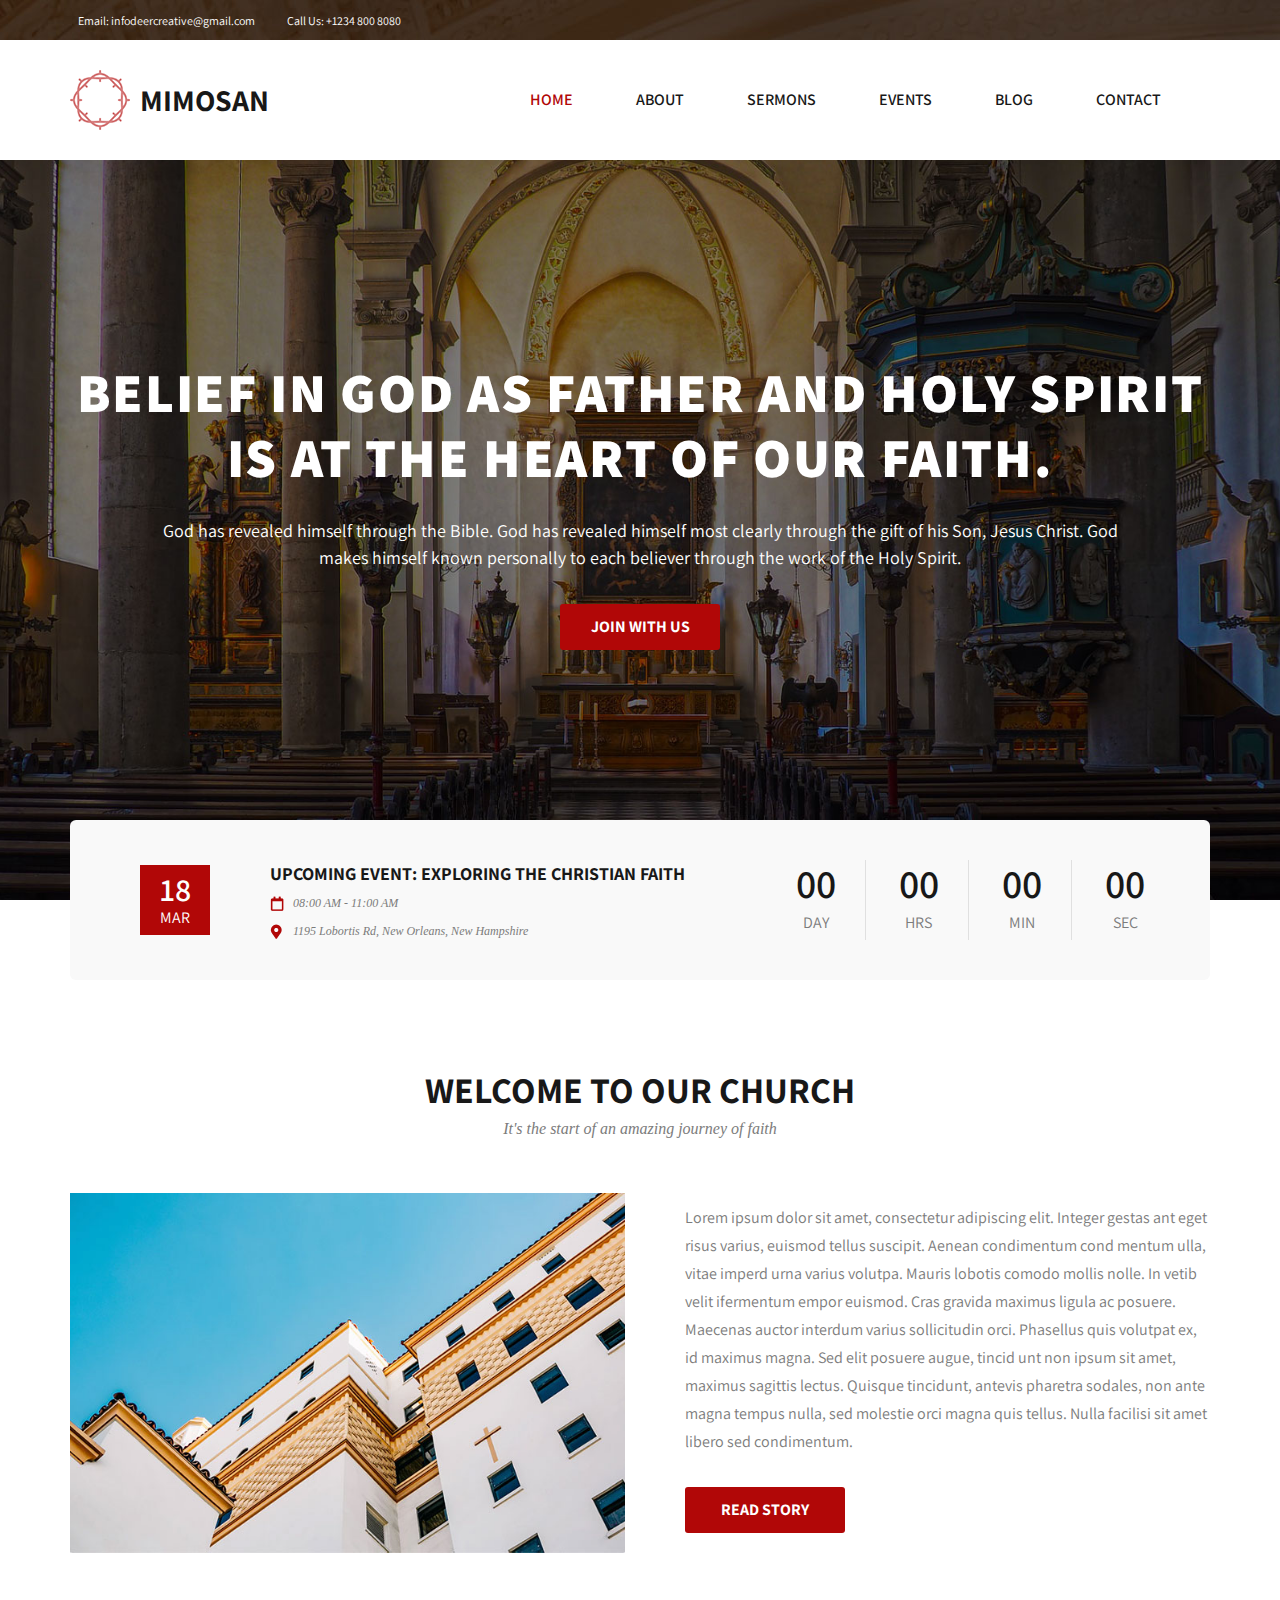
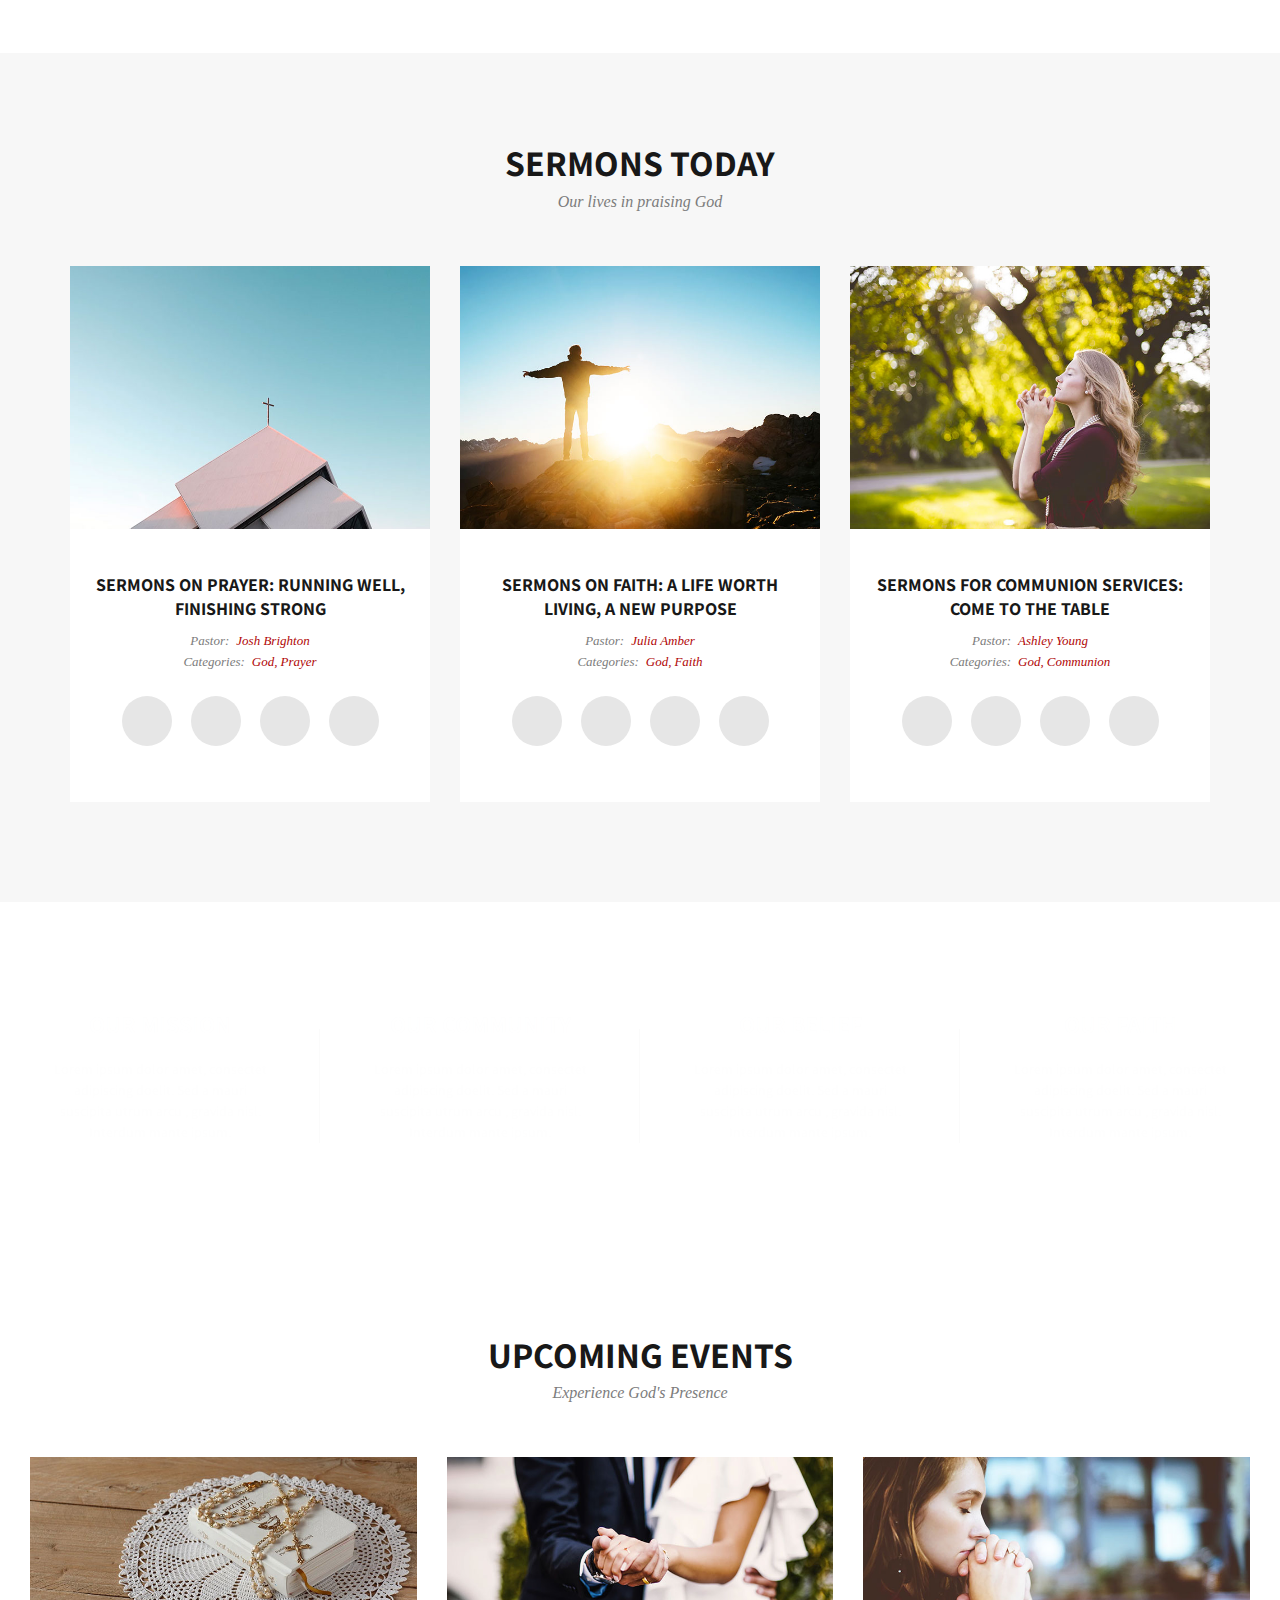
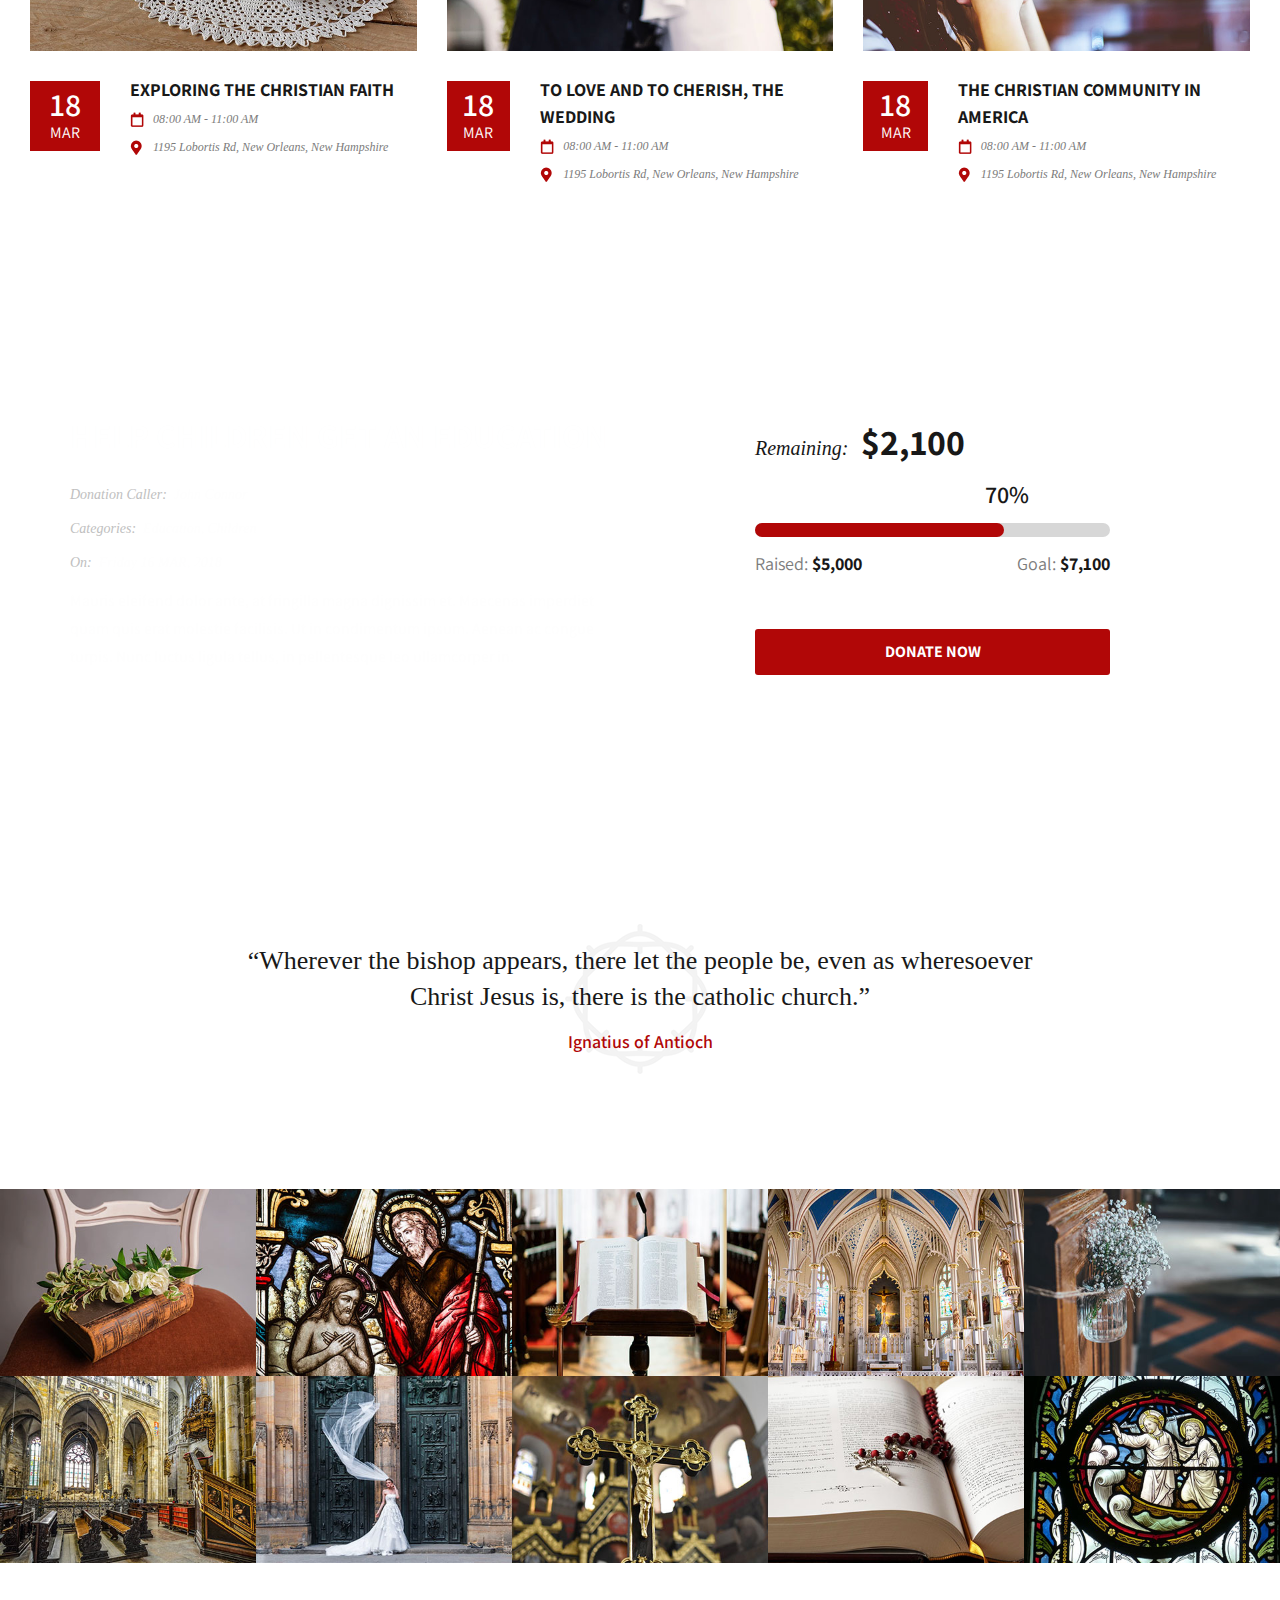
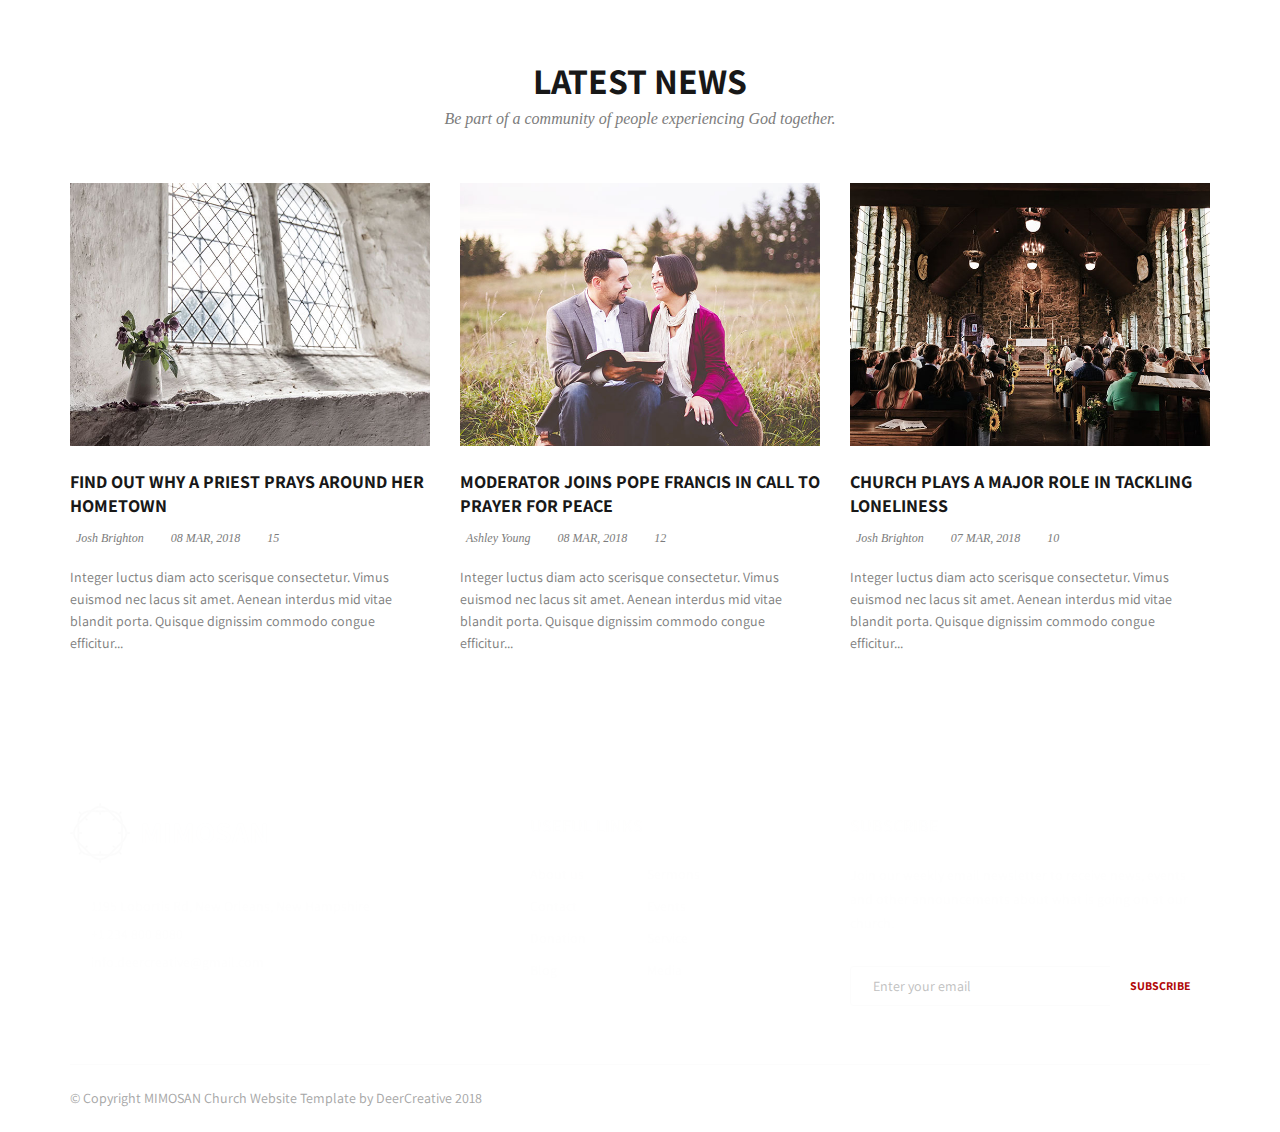
==== index.html @ 3046a904 "Add files via upload" ====
<!DOCTYPE html>
<html lang="en">
<head>
<title>Mimosan</title>
<meta charset="utf-8">
<meta http-equiv="X-UA-Compatible" content="IE=edge">
<meta name="description" content="Demo project">
<meta name="viewport" content="width=device-width, initial-scale=1">
<link rel="stylesheet" type="text/css" href="styles/bootstrap4/bootstrap.min.css">
<link href="plugins/font-awesome-4.7.0/css/font-awesome.min.css" rel="stylesheet" type="text/css">
<link rel="stylesheet" type="text/css" href="plugins/OwlCarousel2-2.2.1/owl.carousel.css">
<link rel="stylesheet" type="text/css" href="plugins/OwlCarousel2-2.2.1/owl.theme.default.css">
<link rel="stylesheet" type="text/css" href="plugins/OwlCarousel2-2.2.1/animate.css">
<link href="plugins/colorbox/colorbox.css" rel="stylesheet" type="text/css">
<link rel="stylesheet" type="text/css" href="styles/main_styles.css">
<link rel="stylesheet" type="text/css" href="styles/responsive.css">
</head>
<body>

<div class="super_container">
	
	<!-- Header -->

	<header class="header">
			
		<!-- Top Bar -->
		<div class="top_bar">
			<div class="top_bar_background" style="background-image:url(images/top_bar.jpg)"></div>
			<div class="top_bar_container">
				<div class="container">
					<div class="row">
						<div class="col">
							<div class="top_bar_content d-flex flex-row align-items-center justify-content-start">
								<ul class="top_bar_contact_list">
									<li>
										<i class="fa fa-envelope" aria-hidden="true"></i>
										<div>Email: infodeercreative@gmail.com</div>
									</li>
									<li>
										<i class="fa fa-phone" aria-hidden="true"></i>
										<div>Call Us: +1234 800 8080</div>
									</li>
								</ul>
								<div class="top_bar_social ml-auto">
									<ul class="social_list">
										<li><a href="#"><i class="fa fa-facebook" aria-hidden="true"></i></a></li>
										<li><a href="#"><i class="fa fa-twitter" aria-hidden="true"></i></a></li>
										<li><a href="#"><i class="fa fa-pinterest" aria-hidden="true"></i></a></li>
										<li><a href="#"><i class="fa fa-linkedin" aria-hidden="true"></i></a></li>
										<li><a href="#"><i class="fa fa-google-plus" aria-hidden="true"></i></a></li>
									</ul>
								</div>
							</div>
						</div>
					</div>
				</div>
			</div>				
		</div>

		<!-- Header Content -->
		<div class="header_container">
			<div class="container">
				<div class="row">
					<div class="col">
						<div class="header_content d-flex flex-row align-items-center justify-content-start">
							<div class="logo_container">
								<a href="#">
									<div class="logo"><img src="images/logo.png" alt=""></div>
									<div class="logo_text">mimosan</div>
								</a>
							</div>
							<nav class="main_nav_contaner ml-auto">
								<ul class="main_nav">
									<li class="active"><a href="#">home</a></li>
									<li><a href="#">about</a></li>
									<li><a href="#">sermons</a></li>
									<li><a href="#">events</a></li>
									<li><a href="#">blog</a></li>
									<li><a href="#">contact</a></li>
								</ul>
								<div class="search_button"><i class="fa fa-search" aria-hidden="true"></i></div>
							</nav>

							<!-- Hamburger -->

							<div class="hamburger ml-auto">
								<i class="fa fa-bars" aria-hidden="true"></i>
							</div>

						</div>
					</div>
				</div>
			</div>
		</div>

		<!-- Header Search Panel -->
		<div class="header_search_container">
			<div class="container">
				<div class="row">
					<div class="col">
						<div class="header_search_content d-flex flex-row align-items-center justify-content-end">
							<form action="#" class="header_search_form">
								<input type="search" class="search_input" placeholder="Search" required="required">
								<button class="header_search_button d-flex flex-column align-items-center justify-content-center">
									<i class="fa fa-search" aria-hidden="true"></i>
								</button>
							</form>
						</div>
					</div>
				</div>
			</div>			
		</div>			
	</header>

	<!-- Menu -->

	<div class="menu d-flex flex-column align-items-center justify-content-center">
		<div class="menu_content">
			<div class="cross_1 d-flex flex-column align-items-center justify-content-center"><img src="images/logo.png" alt=""></div>
			<form action="#" class="menu_search_form">
				<input type="search" class="menu_search_input" placeholder="Search" required="required">
				<button class="menu_search_button d-flex flex-column align-items-center justify-content-center">
				<i class="fa fa-search" aria-hidden="true"></i>
			</button>
			</form>
			<nav class="menu_nav">
				<ul>
					<li class="active"><a href="index.html">Home</a></li>
					<li><a href="about.html">About</a></li>
					<li><a href="sermons.html">Sermons</a></li>
					<li><a href="events.html">Events</a></li>
					<li><a href="blog.html">Blog</a></li>
					<li><a href="contact.html">Contact</a></li>
				</ul>
			</nav>
		</div>
		<div class="menu_close"><i class="fa fa-times" aria-hidden="true"></i></div>
	</div>

	<!-- Home -->

	<div class="home">
		<div class="home_background" style="background-image:url(images/index.jpg)"></div>
		<div class="home_content text-center">
			<div class="container">
				<div class="row">
					<div class="col">
						<div class="home_title">Belief in God  as Father and Holy Spirit is at the heart of our faith.</div>
						<div class="home_text">God has revealed himself through the Bible. God has revealed himself most clearly through the gift of his Son, Jesus Christ. God makes himself known personally to each believer through the work of the Holy Spirit.</div>
						<div class="button home_link"><a href="#">join with us</a></div>
					</div>
				</div>
			</div>
		</div>
	</div>

	<!-- Event -->

	<div class="event">
		<div class="container">
			<div class="row">
				<div class="col">
					<div class="event_container d-flex flex-lg-row flex-column align-items-center justify-content-start">
						<div class="event_date d-flex flex-column align-items-center justify-content-center">
							<div class="event_day">18</div>
							<div class="event_month">mar</div>
						</div>
						<div class="event_content">
							<div class="event_title">UPCOMING EVENT: <a href="#">exploring the Christian faith</a></div>
							<ul class="event_row">
								<li>
									<div class="event_icon"><img src="images/calendar.png" alt=""></div>
									<span>08:00 AM - 11:00 AM</span>
								</li>
								<li>
									<div class="event_icon"><img src="images/location.png" alt=""></div>
									<span>1195 Lobortis Rd, New Orleans, New Hampshire</span>
								</li>
							</ul>
						</div>
						<div class="event_timer_container ml-lg-auto">
							<ul class="event_timer">
								<li><div id="day" class="event_num">00</div><div class="event_ss">day</div></li>
								<li><div id="hour" class="event_num">00</div><div class="event_ss">hrs</div></li>
								<li><div id="minute" class="event_num">00</div><div class="event_ss">min</div></li>
								<li><div id="second" class="event_num">00</div><div class="event_ss">sec</div></li>
							</ul>
						</div>
					</div>
				</div>
			</div>
		</div>
	</div>

	<!-- About -->

	<div class="about">
		<div class="container">
			<div class="row">
				<div class="col">
					<div class="section_title_container text-center">
						<div class="section_title">welcome to our church</div>
						<div class="section_subtitle">It's the start of an amazing journey of faith</div>
					</div>
				</div>
			</div>
			<div class="row about_row">
				<div class="col-lg-6">
					<div class="about_image"><img src="images/about.jpg" alt=""></div>
				</div>
				<div class="col-lg-6">
					<div class="about_content">
						<div class="about_text">
							<p>Lorem ipsum dolor sit amet, consectetur adipiscing elit. Integer gestas ant eget risus varius, euismod tellus suscipit. Aenean condimentum cond mentum ulla, vitae imperd urna varius volutpa. Mauris lobotis comodo mollis nolle. In vetib  velit ifermentum empor euismod. Cras gravida maximus ligula ac posuere. Maecenas auctor interdum varius sollicitudin orci. Phasellus quis volutpat ex, id maximus magna. Sed elit posuere augue, tincid unt non ipsum sit amet, maximus sagittis lectus. Quisque tincidunt, antevis pharetra sodales, non ante magna tempus nulla, sed molestie orci magna quis tellus. Nulla facilisi sit amet libero sed condimentum.</p>
						</div>
						<div class="button about_button"><a href="#">read story</a></div>
					</div>
				</div>
			</div>
		</div>
	</div>

	<!-- Sermons -->

	<div class="sermons">
		<div class="container">
			<div class="row">
				<div class="col">
					<div class="section_title_container text-center">
						<div class="section_title">sermons today</div>
						<div class="section_subtitle">Our lives in praising God</div>
					</div>
				</div>
			</div>
			<div class="row sermons_row">
				<div class="col-lg-4 sermon_col">
					<div class="card">
						<img class="card-img-top" src="images/sermon_1.jpg" alt="">
						<div class="card-body text-center">
							<div class="card-title sermon_title"><a href="sermon.html">Sermons on Prayer:  Running Well, FinIshing Strong</a></div>
							<div class="card-text sermon_info_container">
								<div class="sermon_info">
									<div class="sermon_info_title">Pastor: </div>
									<ul class="sermon_info_list">
										<li><a href="#">Josh Brighton</a></li>
									</ul>
								</div>
								<div class="sermon_info">
									<div class="sermon_info_title">Categories: </div>
									<ul class="sermon_info_list">
										<li><a href="#">God, </a></li>
										<li><a href="#">Prayer</a></li>
									</ul>
								</div>
								<div class="sermon_links">
									<ul>
										<li><a href="#"><i class="fa fa-link" aria-hidden="true"></i></a></li>
										<li><a href="#"><i class="fa fa-file-pdf-o" aria-hidden="true"></i></a></li>
										<li><a href="#"><i class="fa fa-facebook" aria-hidden="true"></i></a></li>
										<li><a href="#"><i class="fa fa-download" aria-hidden="true"></i></a></li>
									</ul>
								</div>
							</div>
						</div>
					</div>
				</div>

				<div class="col-lg-4 sermon_col">
					<div class="card">
						<img class="card-img-top" src="images/sermon_2.jpg" alt="">
						<div class="card-body text-center">
							<div class="card-title sermon_title"><a href="sermon.html">Sermons on Faith: A Life Worth Living, A new purpose</a></div>
							<div class="card-text sermon_info_container">
								<div class="sermon_info">
									<div class="sermon_info_title">Pastor: </div>
									<ul class="sermon_info_list">
										<li><a href="#">Julia Amber</a></li>
									</ul>
								</div>
								<div class="sermon_info">
									<div class="sermon_info_title">Categories: </div>
									<ul class="sermon_info_list">
										<li><a href="#">God, </a></li>
										<li><a href="#">Faith</a></li>
									</ul>
								</div>
								<div class="sermon_links">
									<ul>
										<li><a href="#"><i class="fa fa-link" aria-hidden="true"></i></a></li>
										<li><a href="#"><i class="fa fa-file-pdf-o" aria-hidden="true"></i></a></li>
										<li><a href="#"><i class="fa fa-facebook" aria-hidden="true"></i></a></li>
										<li><a href="#"><i class="fa fa-download" aria-hidden="true"></i></a></li>
									</ul>
								</div>
							</div>
						</div>
					</div>
				</div>

				<div class="col-lg-4 sermon_col">
					<div class="card">
						<img class="card-img-top" src="images/sermon_3.jpg" alt="">
						<div class="card-body text-center">
							<div class="card-title sermon_title"><a href="sermon.html">Sermons for Communion Services: Come to the Table</a></div>
							<div class="card-text sermon_info_container">
								<div class="sermon_info">
									<div class="sermon_info_title">Pastor: </div>
									<ul class="sermon_info_list">
										<li><a href="#">Ashley Young</a></li>
									</ul>
								</div>
								<div class="sermon_info">
									<div class="sermon_info_title">Categories: </div>
									<ul class="sermon_info_list">
										<li><a href="#">God, </a></li>
										<li><a href="#">Communion</a></li>
									</ul>
								</div>
								<div class="sermon_links">
									<ul>
										<li><a href="#"><i class="fa fa-link" aria-hidden="true"></i></a></li>
										<li><a href="#"><i class="fa fa-file-pdf-o" aria-hidden="true"></i></a></li>
										<li><a href="#"><i class="fa fa-facebook" aria-hidden="true"></i></a></li>
										<li><a href="#"><i class="fa fa-download" aria-hidden="true"></i></a></li>
									</ul>
								</div>
							</div>
						</div>
					</div>
				</div>

			</div>
		</div>
	</div>

	<!-- Mission -->

	<div class="mission">
		<div class="mission_background parallax-window" data-parallax="scroll" data-image-src="images/mission.jpg" data-speed="0.8"></div>
		<div class="mission_items d-flex flex-row flex-wrap align-items-start justify-content-start">

			<div class="mission_item text-center">
				<div class="mission_icon"><i class="fa fa-bell-o" aria-hidden="true"></i></div>
				<div class="mission_title">our mission</div>
				<div class="mission_text">Lorem ipsum dolor  amet, consectet adipiscing doelit. Sed a mauri suscipita utrum arcu , gravida nisl. Interdum mante ipsum.</div>
			</div>

			<div class="mission_item text-center">
				<div class="mission_icon"><i class="fa fa-flag-o" aria-hidden="true"></i></div>
				<div class="mission_title">our community</div>
				<div class="mission_text">Lorem ipsum dolor  amet, consectet adipiscing doelit. Sed a mauri suscipita utrum arcu , gravida nisl. Interdum mante ipsum.</div>
			</div>

			<div class="mission_item text-center">
				<div class="mission_icon"><i class="fa fa-heart-o" aria-hidden="true"></i></div>
				<div class="mission_title">our belief</div>
				<div class="mission_text">Lorem ipsum dolor  amet, consectet adipiscing doelit. Sed a mauri suscipita utrum arcu , gravida nisl. Interdum mante ipsum.</div>
			</div>

			<div class="mission_item text-center">
				<div class="mission_icon"><i class="fa fa-moon-o" aria-hidden="true"></i></div>
				<div class="mission_title">our faith</div>
				<div class="mission_text">Lorem ipsum dolor  amet, consectet adipiscing doelit. Sed a mauri suscipita utrum arcu , gravida nisl. Interdum mante ipsum.</div>
			</div>

		</div>
	</div>

	<!-- Events -->

	<div class="events">
		<div class="container">
			<div class="row">
				<div class="col">
					<div class="section_title_container text-center">
						<div class="section_title">upcoming events</div>
						<div class="section_subtitle">Experience God's Presence</div>
					</div>
				</div>
			</div>
		</div>
		<div class="events_items d-flex flex-lg-row flex-column align-items-lg-start align-items-center justify-content-lg-between justify-content-center">

			<!-- Event -->
			<div class="events_item">
				<div class="events_item_image"><img src="images/event_1.jpg" alt=""></div>
				<div class="events_item_content d-flex flex-row align-items-start justfy-content-start">
					<div class="event_date d-flex flex-column align-items-center justify-content-center">
						<div class="event_day">18</div>
						<div class="event_month">mar</div>
					</div>
					<div class="event_content">
						<div class="event_title"><a href="#">exploring the Christian faith</a></div>
						<ul class="event_row">
							<li>
								<div class="event_icon"><img src="images/calendar.png" alt=""></div>
								<span>08:00 AM - 11:00 AM</span>
							</li>
							<li>
								<div class="event_icon"><img src="images/location.png" alt=""></div>
								<span>1195 Lobortis Rd, New Orleans, New Hampshire</span>
							</li>
						</ul>
					</div>
				</div>
			</div>

			<!-- Event -->
			<div class="events_item">
				<div class="events_item_image"><img src="images/event_2.jpg" alt=""></div>
				<div class="events_item_content d-flex flex-row align-items-start justfy-content-start">
					<div class="event_date d-flex flex-column align-items-center justify-content-center">
						<div class="event_day">18</div>
						<div class="event_month">mar</div>
					</div>
					<div class="event_content">
						<div class="event_title"><a href="#">To Love and to Cherish, The Wedding</a></div>
						<ul class="event_row">
							<li>
								<div class="event_icon"><img src="images/calendar.png" alt=""></div>
								<span>08:00 AM - 11:00 AM</span>
							</li>
							<li>
								<div class="event_icon"><img src="images/location.png" alt=""></div>
								<span>1195 Lobortis Rd, New Orleans, New Hampshire</span>
							</li>
						</ul>
					</div>
				</div>
			</div>

			<!-- Event -->
			<div class="events_item">
				<div class="events_item_image"><img src="images/event_3.jpg" alt=""></div>
				<div class="events_item_content d-flex flex-row align-items-start justfy-content-start">
					<div class="event_date d-flex flex-column align-items-center justify-content-center">
						<div class="event_day">18</div>
						<div class="event_month">mar</div>
					</div>
					<div class="event_content">
						<div class="event_title"><a href="#">The Christian Community in America</a></div>
						<ul class="event_row">
							<li>
								<div class="event_icon"><img src="images/calendar.png" alt=""></div>
								<span>08:00 AM - 11:00 AM</span>
							</li>
							<li>
								<div class="event_icon"><img src="images/location.png" alt=""></div>
								<span>1195 Lobortis Rd, New Orleans, New Hampshire</span>
							</li>
						</ul>
					</div>
				</div>
			</div>

		</div>
	</div>

	<!-- Donations -->

	<div class="donations">
		<div class="donations_background parallax-window" data-parallax="scroll" data-image-src="images/donation.jpg" data-speed="0.8"></div>
		<div class="container">
			<div class="row">
				<div class="col-lg-6">
					<div class="donations_content">
						<div class="donation_title">help children get an education</div>
						<div class="donation_info_container">
							<div class="donation_info">
								<div class="donation_info_title">Donation Caller: </div>
								<ul class="donation_info_list">
									<li><a href="#">John Connor</a></li>
								</ul>
							</div>
							<div class="donation_info">
								<div class="donation_info_title">Categories: </div>
								<ul class="donation_info_list">
									<li><a href="#">Education, </a></li>
									<li><a href="#">Children</a></li>
								</ul>
							</div>
							<div class="donation_info">
								<div class="donation_info_title">On: </div>
								<ul class="donation_info_list">
									<li><a href="#">Friday 16 MAR, 2018</a></li>
								</ul>
							</div>
						</div>
						<div class="donation_text">
							<p>Mauris eleifend dolor ante, at fringilla magna dignissim et. Maecenas imperdiet quam quis erat molestie facilisis. Ut in condimentum ipsum. Aenean ac congue turpis. Nunc luctus ligula tellus, in pellentesque leo ullamcorper in.</p>
						</div>
					</div>
				</div>
				<div class="col-lg-6">
					<div class="donation_details_container">
						<div class="donation_details">
							<div class="donation_funds">
								<div class="donation_funds_title">Remaining: </div>
								<div class="donations_funds_value">$2,100</div>
							</div>
							<div class="donation_progress_container">
								<div class="donation_progress_outer">
									<div class="donation_progress" style="width: 70%;"><div class="donation_progress_value">70%</div></div>
								</div>
								<div class="donation_info d-flex flex-row align-items-center justify-content-start">
									<div class="donation_current">Raised: <span>$5,000</span></div>
									<div class="donation_goal ml-auto">Goal: <span>$7,100</span></div>
								</div>
								<div class="button donation_button"><a href="#">donate now</a></div>
							</div>
						</div>
					</div>
				</div>
			</div>
		</div>
	</div>

	<!-- Quote -->

	<div class="quote">
		<div class="container">
			<div class="row">
				<div class="col">
					<div class="quote_container text-center">
						<div class="quote_quote">“Wherever the bishop appears, there let the people be, even as wheresoever Christ Jesus is, there is the catholic church.”</div>
						<div class="quote_icon"><img src="images/quote.png" alt=""></div>
						<div class="quote_source">Ignatius of Antioch</div>
					</div>
				</div>
			</div>
		</div>
	</div>

	<!-- Gallery -->

	<div class="gallery d-flex flex-row flex-wrap align-items-start justify-content-start">
		<div class="gallery_item">
			<a class="colorbox" href="images/gallery_1.jpg">
				<img src="images/gallery_1.jpg" alt="https://unsplash.com/@mantashesthaven">
			</a>
		</div>
		<div class="gallery_item">
			<a class="colorbox" href="images/gallery_2.jpg">
				<img src="images/gallery_2.jpg" alt="https://unsplash.com/@mantashesthaven">
			</a>
		</div>
		<div class="gallery_item">
			<a class="colorbox" href="images/gallery_3.jpg">
				<img src="images/gallery_3.jpg" alt="https://unsplash.com/@mantashesthaven">
			</a>
		</div>
		<div class="gallery_item">
			<a class="colorbox" href="images/gallery_4.jpg">
				<img src="images/gallery_4.jpg" alt="https://unsplash.com/@mantashesthaven">
			</a>
		</div>
		<div class="gallery_item">
			<a class="colorbox" href="images/gallery_5.jpg">
				<img src="images/gallery_5.jpg" alt="https://unsplash.com/@mantashesthaven">
			</a>
		</div>
		<div class="gallery_item">
			<a class="colorbox" href="images/gallery_6.jpg">
				<img src="images/gallery_6.jpg" alt="https://unsplash.com/@mantashesthaven">
			</a>
		</div>
		<div class="gallery_item">
			<a class="colorbox" href="images/gallery_7.jpg">
				<img src="images/gallery_7.jpg" alt="https://unsplash.com/@mantashesthaven">
			</a>
		</div>
		<div class="gallery_item">
			<a class="colorbox" href="images/gallery_8.jpg">
				<img src="images/gallery_8.jpg" alt="https://unsplash.com/@mantashesthaven">
			</a>
		</div>
		<div class="gallery_item">
			<a class="colorbox" href="images/gallery_9.jpg">
				<img src="images/gallery_9.jpg" alt="https://unsplash.com/@mantashesthaven">
			</a>
		</div>
		<div class="gallery_item">
			<a class="colorbox" href="images/gallery_10.jpg">
				<img src="images/gallery_10.jpg" alt="https://unsplash.com/@mantashesthaven">
			</a>
		</div>
	</div>

	<!-- Latest News -->

	<div class="latest_news">
		<div class="container">
			<div class="row">
				<div class="col">
					<div class="section_title_container text-center">
						<div class="section_title">latest news</div>
						<div class="section_subtitle">Be part of a community of people experiencing God together.</div>
					</div>
				</div>
			</div>
			<div class="row news_row">

				<!-- News Post -->
				<div class="col-xl-4 col-lg-6 news_post_col">
					<div class="news_post">
						<div class="news_image"><img src="images/news_1.jpg" alt=""></div>
						<div class="news_post_content">
							<div class="news_post_title">
								<a href="blog_single.html">Find out why a priest prays around her hometown</a>
							</div>
							<div class="news_post_meta">
								<ul>
									<li><i class="fa fa-user" aria-hidden="true"></i><a href="#">Josh Brighton</a></li>
									<li><i class="fa fa-calendar-o" aria-hidden="true"></i><a href="#">08 MAR, 2018</a></li>
									<li><i class="fa fa-comment" aria-hidden="true"></i><a href="#">15</a></li>
								</ul>
							</div>
							<div class="news_post_text">
								<p>Integer luctus diam acto scerisque consectetur. Vimus euismod nec lacus sit amet. Aenean interdus mid vitae blandit  porta. Quisque dignissim commodo congue efficitur...</p>
							</div>
						</div>
					</div>
				</div>

				<!-- News Post -->
				<div class="col-xl-4 col-lg-6 news_post_col">
					<div class="news_post">
						<div class="news_image"><img src="images/news_2.jpg" alt=""></div>
						<div class="news_post_content">
							<div class="news_post_title">
								<a href="blog_single.html">Moderator joins Pope Francis in call to prayer for peace</a>
							</div>
							<div class="news_post_meta">
								<ul>
									<li><i class="fa fa-user" aria-hidden="true"></i><a href="#">Ashley Young</a></li>
									<li><i class="fa fa-calendar-o" aria-hidden="true"></i><a href="#">08 MAR, 2018</a></li>
									<li><i class="fa fa-comment" aria-hidden="true"></i><a href="#">12</a></li>
								</ul>
							</div>
							<div class="news_post_text">
								<p>Integer luctus diam acto scerisque consectetur. Vimus euismod nec lacus sit amet. Aenean interdus mid vitae blandit  porta. Quisque dignissim commodo congue efficitur...</p>
							</div>
						</div>
					</div>
				</div>

				<!-- News Post -->
				<div class="col-xl-4 col-lg-6 news_post_col">
					<div class="news_post">
						<div class="news_image"><img src="images/news_3.jpg" alt=""></div>
						<div class="news_post_content">
							<div class="news_post_title">
								<a href="blog_single.html">Church plays a major role in tackling loneliness</a>
							</div>
							<div class="news_post_meta">
								<ul>
									<li><i class="fa fa-user" aria-hidden="true"></i><a href="#">Josh Brighton</a></li>
									<li><i class="fa fa-calendar-o" aria-hidden="true"></i><a href="#">07 MAR, 2018</a></li>
									<li><i class="fa fa-comment" aria-hidden="true"></i><a href="#">10</a></li>
								</ul>
							</div>
							<div class="news_post_text">
								<p>Integer luctus diam acto scerisque consectetur. Vimus euismod nec lacus sit amet. Aenean interdus mid vitae blandit  porta. Quisque dignissim commodo congue efficitur...</p>
							</div>
						</div>
					</div>
				</div>

			</div>
		</div>
	</div>

	<!-- Footer -->

	<footer class="footer">
		<div class="footer_background parallax-window" data-parallax="scroll" data-image-src="images/footer.jpg" data-speed="0.8"></div>
		<div class="container">
			<div class="row">

				<!-- Footer - Contact -->
				<div class="col-lg-4 footer_col">
					<div class="footer_column footer_contact_column">
						<div class="footer_logo_container">
							<a href="#">
								<div class="footer_logo"><img src="images/logo_2.png" alt=""></div>
								<div class="footer_logo_text">mimosan</div>
							</a>
						</div>
						<div class="footer_contact">
							<ul>
								<li><div><i class="fa fa-map-marker" aria-hidden="true"></i></div><span>1195 Lobortis Rd, New Orleans, New Hampshire</span></li>
								<li><div><i class="fa fa-phone" aria-hidden="true"></i></div><span>+1 234 800 8080</span></li>
								<li><div><i class="fa fa-envelope" aria-hidden="true"></i></div><span>info.deercreative@gmail.com</span></li>
							</ul>
						</div>
					</div>
				</div>

				<!-- Footer - Links -->
				<div class="col-lg-4 footer_col">
					<div class="footer_column footer_links">
						<div class="footer_title">useful links</div>
						<ul class="footer_links_list">
							<li><a href="about.html"><i class="fa fa-angle-double-right" aria-hidden="true"></i> About us</a></li>
							<li><a href="contact.html"><i class="fa fa-angle-double-right" aria-hidden="true"></i> Contact</a></li>
							<li><a href="#"><i class="fa fa-angle-double-right" aria-hidden="true"></i> Donation</a></li>
							<li><a href="blog.html"><i class="fa fa-angle-double-right" aria-hidden="true"></i> Blog</a></li>
							<li><a href="sermon.html"><i class="fa fa-angle-double-right" aria-hidden="true"></i> Sermons</a></li>
							<li><a href="events.html"><i class="fa fa-angle-double-right" aria-hidden="true"></i> Events</a></li>
							<li><a href="#"><i class="fa fa-angle-double-right" aria-hidden="true"></i> Service</a></li>
							<li><a href="#"><i class="fa fa-angle-double-right" aria-hidden="true"></i> Media</a></li>
						</ul>
					</div>
				</div>

				<!-- Footer - Subscribe -->
				<div class="col-lg-4 footer_col">
					<div class="footer_column footer_subscribe">
						<div class="footer_title">subscribe</div>
						<div class="footer_text">Join our weekly email newsletter to receive news, events and other announcements about what is going on at our church.</div>
						<div class="footer_form_container">
							<form action="#" class="footer_form">
								<div>
									<input type="email" class="subscribe_input" placeholder="Enter your email" required="required">
									<button class="subscribe_button trans_200" type="submit">subscribe</button>
								</div>
							</form>
						</div>
					</div>
				</div>

			</div>
			<div class="row copyright_row">
				<div class="col">
					<div class="copyright_container d-flex flex-lg-row flex-column align-items-center justify-content-lg-start justify-content-center">
						<div class="copyright">© Copyright MIMOSAN Church Website Template by DeerCreative 2018</div>
						<div class="footer_social ml-lg-auto">
							<ul>
								<li><a href="#"><i class="fa fa-facebook" aria-hidden="true"></i></a></li>
								<li><a href="#"><i class="fa fa-twitter" aria-hidden="true"></i></a></li>
								<li><a href="#"><i class="fa fa-pinterest" aria-hidden="true"></i></a></li>
								<li><a href="#"><i class="fa fa-linkedin" aria-hidden="true"></i></a></li>
								<li><a href="#"><i class="fa fa-google-plus" aria-hidden="true"></i></a></li>
							</ul>
						</div>
					</div>
				</div>
			</div>
		</div>
	</footer>
</div>

<script src="js/jquery-3.2.1.min.js"></script>
<script src="styles/bootstrap4/popper.js"></script>
<script src="styles/bootstrap4/bootstrap.min.js"></script>
<script src="plugins/OwlCarousel2-2.2.1/owl.carousel.js"></script>
<script src="plugins/easing/easing.js"></script>
<script src="plugins/parallax-js-master/parallax.min.js"></script>
<script src="plugins/colorbox/jquery.colorbox-min.js"></script>
<script src="js/custom.js"></script>
</body>
</html>
---- styles/main_styles.css ----
@charset "utf-8";
/* CSS Document */

/******************************

[Table of Contents]

1. Fonts
2. Body and some general stuff
3. Header
	3.1 Top Bar
	3.2 Header Content
	3.3 Logo
	3.4 Main Nav
	3.5 Hamburger
4. Menu
5. Home
6. Event
7. About
8. Sermons
9. Mission
10. Events
11. Donations
12. Quote
13. Gallery
14. Latest News
15. Footer



******************************/

/***********
1. Fonts
***********/

@import url('https://fonts.googleapis.com/css?family=Assistant:400,600,700,800|Old+Standard+TT:400i');

/*********************************
2. Body and some general stuff
*********************************/

*
{
	margin: 0;
	padding: 0;
	-webkit-font-smoothing: antialiased;
	-webkit-text-shadow: rgba(0,0,0,.01) 0 0 1px;
	text-shadow: rgba(0,0,0,.01) 0 0 1px;
}
body
{
	font-family: 'Assistant', sans-serif;
	font-size: 14px;
	font-weight: 400;
	background: #FFFFFF;
	color: #a5a5a5;
}
div
{
	display: block;
	position: relative;
	-webkit-box-sizing: border-box;
    -moz-box-sizing: border-box;
    box-sizing: border-box;
}
ul
{
	list-style: none;
	margin-bottom: 0px;
}
p
{
	font-family: 'Assistant', sans-serif;
	font-size: 16px;
	line-height: 1.75;
	font-weight: 400;
	color: #7c7c7c;
	-webkit-font-smoothing: antialiased;
	-webkit-text-shadow: rgba(0,0,0,.01) 0 0 1px;
	text-shadow: rgba(0,0,0,.01) 0 0 1px;
}
p a
{
	display: inline;
	position: relative;
	color: inherit;
	border-bottom: solid 1px #ffa07f;
	-webkit-transition: all 200ms ease;
	-moz-transition: all 200ms ease;
	-ms-transition: all 200ms ease;
	-o-transition: all 200ms ease;
	transition: all 200ms ease;
}
p:last-of-type
{
	margin-bottom: 0;
}
a, a:hover, a:visited, a:active, a:link
{
	text-decoration: none;
	-webkit-font-smoothing: antialiased;
	-webkit-text-shadow: rgba(0,0,0,.01) 0 0 1px;
	text-shadow: rgba(0,0,0,.01) 0 0 1px;
}
p a:active
{
	position: relative;
	color: #FF6347;
}
p a:hover
{
	color: #FFFFFF;
	background: #ffa07f;
}
p a:hover::after
{
	opacity: 0.2;
}
::selection
{
	
}
p::selection
{
	
}
h1{font-size: 48px;}
h2{font-size: 36px;}
h3{font-size: 24px;}
h4{font-size: 18px;}
h5{font-size: 14px;}
h1, h2, h3, h4, h5, h6
{
	font-family: 'Open Sans', sans-serif;
	-webkit-font-smoothing: antialiased;
	-webkit-text-shadow: rgba(0,0,0,.01) 0 0 1px;
	text-shadow: rgba(0,0,0,.01) 0 0 1px;
}
h1::selection, 
h2::selection, 
h3::selection, 
h4::selection, 
h5::selection, 
h6::selection
{
	
}
.form-control
{
	color: #db5246;
}
section
{
	display: block;
	position: relative;
	box-sizing: border-box;
}
.clear
{
	clear: both;
}
.clearfix::before, .clearfix::after
{
	content: "";
	display: table;
}
.clearfix::after
{
	clear: both;
}
.clearfix
{
	zoom: 1;
}
.float_left
{
	float: left;
}
.float_right
{
	float: right;
}
.trans_200
{
	-webkit-transition: all 200ms ease;
	-moz-transition: all 200ms ease;
	-ms-transition: all 200ms ease;
	-o-transition: all 200ms ease;
	transition: all 200ms ease;
}
.trans_300
{
	-webkit-transition: all 300ms ease;
	-moz-transition: all 300ms ease;
	-ms-transition: all 300ms ease;
	-o-transition: all 300ms ease;
	transition: all 300ms ease;
}
.trans_400
{
	-webkit-transition: all 400ms ease;
	-moz-transition: all 400ms ease;
	-ms-transition: all 400ms ease;
	-o-transition: all 400ms ease;
	transition: all 400ms ease;
}
.trans_500
{
	-webkit-transition: all 500ms ease;
	-moz-transition: all 500ms ease;
	-ms-transition: all 500ms ease;
	-o-transition: all 500ms ease;
	transition: all 500ms ease;
}
.fill_height
{
	height: 100%;
}
.super_container
{
	width: 100%;
	overflow: hidden;
}
.prlx_parent
{
	overflow: hidden;
}
.prlx
{
	height: 130% !important;
}
.parallax-window
{
    min-height: 400px;
    background: transparent;
}
.nopadding
{
	padding: 0px !important;
}
.button
{
	width: 160px;
	height: 46px;
	text-align: center;
	background: #b10707;
	border-radius: 3px;
}
.button a
{
	display: block;
	font-size: 16px;
	color: #FFFFFF;
	line-height: 46px;
	text-transform: uppercase;
	font-weight: 700;
}

/*********************************
3. Header
*********************************/

.header
{
	position: fixed;
	top: 0;
	left: 0;
	width: 100%;
	z-index: 100;
	box-shadow: 0px 5px 20px rgba(0,0,0,0.05);
	-webkit-transition: all 200ms ease;
	-moz-transition: all 200ms ease;
	-ms-transition: all 200ms ease;
	-o-transition: all 200ms ease;
	transition: all 200ms ease;
}
.header.scrolled
{
	top: -40px;
}

/*********************************
3.1 Top Bar
*********************************/

.top_bar
{
	width: 100%;
}
.header.scrolled .top_bar
{

}
.top_bar_background
{
	position: absolute;
	top: 0;
	left: 0;
	width: 100%;
	height: 100%;
	background-repeat: no-repeat;
	background-size: cover;
	background-position: center center;
}
.top_bar_container
{
	width: 100%;
	height: 100%;
}
.top_bar_content
{
	width: 100%;
	height: 40px;
}
.top_bar_contact_list li
{
	display: inline-block;
}
.top_bar_contact_list li i,
.top_bar_contact_list li > div
{
	display: inline-block;
	font-size: 12px;
	color: #FFFFFF;
}
.top_bar_contact_list li > div
{
	margin-left: 5px;
}
.top_bar_contact_list li:not(:last-child)
{
	margin-right: 21px;
}
.social_list
{
	margin-right: -10px;
}
.social_list li
{
	display: inline-block;
}
.social_list li:not(:last-child)
{
	margin-right: 6px;
}
.social_list li a i
{
	font-size: 12px;
	color: #FFFFFF;
	padding: 10px;
	-webkit-transition: all 200ms ease;
	-moz-transition: all 200ms ease;
	-ms-transition: all 200ms ease;
	-o-transition: all 200ms ease;
	transition: all 200ms ease;
}
.social_list li:hover a i
{
	color: #b10707;
}

/*********************************
3.2 Header Content
*********************************/

.header_container
{
	width: 100%;
	background: #FFFFFF;
}
.header_content
{
	height: 120px;
	-webkit-transition: all 200ms ease;
	-moz-transition: all 200ms ease;
	-ms-transition: all 200ms ease;
	-o-transition: all 200ms ease;
	transition: all 200ms ease;
}
.header.scrolled .header_content
{
	height: 80px;
}

/*********************************
3.3 Logo
*********************************/

.logo,
.logo_text
{
	display: inline-block;
}
.logo
{
	width: 60px;
	height: 60px;
	-webkit-transition: all 200ms ease;
	-moz-transition: all 200ms ease;
	-ms-transition: all 200ms ease;
	-o-transition: all 200ms ease;
	transition: all 200ms ease;
}
.logo img
{
	max-width: 100%;
}
.logo_text
{
	font-size: 30px;
	font-weight: 700;
	text-transform: uppercase;
	line-height: 0.75;
	color: #181818;
	vertical-align: middle;
	margin-left: 7px;
	-webkit-transition: all 200ms ease;
	-moz-transition: all 200ms ease;
	-ms-transition: all 200ms ease;
	-o-transition: all 200ms ease;
	transition: all 200ms ease;
}
.header.scrolled .logo
{
	width: 40px;
	height: 40px;
}
.header.scrolled .logo_text
{
	font-size: 24px;
}

/*********************************
3.4 Main Nav
*********************************/

.main_nav_contaner
{

}
.main_nav,
.search_button
{
	display: inline-block;
}
.main_nav li
{
	display: inline-block;
}
.main_nav li:not(:last-child)
{
	margin-right: 60px;
}
.main_nav li a
{
	font-size: 16px;
	font-weight: 600;
	color: #181818;
	text-transform: uppercase;
	-webkit-transition: all 200ms ease;
	-moz-transition: all 200ms ease;
	-ms-transition: all 200ms ease;
	-o-transition: all 200ms ease;
	transition: all 200ms ease;
}
.main_nav li a:hover,
.main_nav li.active a
{
	color: #b10707;
}
.search_button
{
	margin-left: 46px;
	cursor: pointer;
}
.search_button i
{
	font-size: 16px;
	color: #181818;
	-webkit-transition: all 200ms ease;
	-moz-transition: all 200ms ease;
	-ms-transition: all 200ms ease;
	-o-transition: all 200ms ease;
	transition: all 200ms ease;
}
.search_button:hover i
{
	color: #b10707;
}
.header_search_form
{
	display: block;
	position: relative;
	width: 40%;
}
.header_search_container
{
	position: absolute;
	bottom: 0px;
	left: 0px;
	width: 100%;
	background: #b10707;
	z-index: -1;
	opacity: 0;
	-webkit-transition: all 400ms ease;
	-moz-transition: all 400ms ease;
	-ms-transition: all 400ms ease;
	-o-transition: all 400ms ease;
	transition: all 400ms ease;
}
.header_search_container.active
{
	bottom: -73px;
	opacity: 1;
}
.header_search_content
{
	width: 100%;
	height: 73px;
}
.search_input
{
	width: 100%;
	height: 40px;
	border: none;
	outline: none;
	padding-left: 20px;
}
.header_search_button
{
	position: absolute;
	top: 0;
	right: 0;
	width: 40px;
	height: 100%;
	border: none;
	outline: none;
	cursor: pointer;
}

/*********************************
3.5 Hamburger
*********************************/

.hamburger
{
	display: none;
	cursor: pointer;
	margin-right: 10px
}
.hamburger i
{
	font-size: 20px;
	color: #353535;
	-webkit-transition: all 200ms ease;
	-moz-transition: all 200ms ease;
	-ms-transition: all 200ms ease;
	-o-transition: all 200ms ease;
	transition: all 200ms ease;
}
.hamburger:hover i
{
	color: #eb4141;
}

/*********************************
4. Menu
*********************************/

.menu
{
	position: fixed;
	width: 100vw;
	height: 100vh;
	background: rgba(255,255,255,0.98);
	z-index: 101;
	visibility: hidden;
	opacity: 0;
	-webkit-transition: all 400ms ease;
	-moz-transition: all 400ms ease;
	-ms-transition: all 400ms ease;
	-o-transition: all 400ms ease;
	transition: all 400ms ease;
}
.menu.active
{
	visibility: visible;
	opacity: 1;
}
.menu_search_form
{
	display: block;
	position: relative;
	margin-top: 50px;
}
.menu_search_input
{
	width: 400px;
	height: 40px;
	background: #c0c0c0;
	border: none;
	border-radius: 3px;
	outline: none;
	padding-left: 20px;
}
.menu_search_button
{
	position: absolute;
	top: 0;
	right: 0;
	width: 40px;
	height: 40px;
	border: none;
	outline: none;
	cursor: pointer;
	background: #c0c0c0;
}
.menu_nav
{
	margin-top: 50px;
	text-align: center;
}
.menu_nav ul li:not(:last-child)
{
	margin-bottom: 6px;
}
.menu_nav ul li a
{
	font-size: 18px;
	font-weight: 700;
	color: #353535;
	-webkit-transition: all 200ms ease;
	-moz-transition: all 200ms ease;
	-ms-transition: all 200ms ease;
	-o-transition: all 200ms ease;
	transition: all 200ms ease;
}
.menu_nav ul li a:hover
{
	color: #eb4141;
}
.menu_close
{
	position: absolute;
	top: 100px;
	right: 100px;
	cursor: pointer;
}
.menu_close i
{
	font-size: 20px;
}
.menu_close:hover i
{
	color: #eb4141;
}

/*********************************
5. Home
*********************************/

.home
{
	width: 100%;
	height: 100vh;
}
.home_background
{
	position: absolute;
	top: 0;
	left: 0;
	width: 100%;
	height: 100%;
	background-repeat: no-repeat;
	background-size: cover;
	background-position: center center;
}
.home_content
{
	position: absolute;
	top: 40%;
	left: 0;
	width: 100%;
	z-index: 10;
}
.home_title
{
	font-size: 55px;
	font-weight: 800;
	text-transform: uppercase;
	letter-spacing: 0.03em;
	color: #FFFFFF;
	line-height: 1.18;
}
.home_text
{
	font-size: 18px;
	color: #FFFFFF;
	padding-left: 70px;
	padding-right: 70px;
	margin-top: 27px;
}
.home_link
{
	margin-left: auto;
	margin-right: auto;
	margin-top: 33px;
}

/*********************************
6. Event
*********************************/

.event
{
	width: 100%;	
}
.event_container
{
	height: 160px;
	background: #f9f9f9;
	margin-top: -80px;
	border-radius: 6px;
	padding-left: 70px;
	padding-right: 35px;
}
.event_date
{
	width: 70px;
	height: 70px;
	background: #b10707;
}
.event_day
{
	font-size: 32px;
	font-weight: 600;
	color: #FFFFFF;
	line-height: 0.75;
}
.event_month
{
	font-size: 16px;
	font-weight: 400;
	color: #FFFFFF;
	text-transform: uppercase;
	line-height: 0.75;
	margin-top: 11px;
}
.event_content
{
	padding-left: 60px;
}
.event_title,
.event_title a
{
	font-size: 18px;
	color: #181818;
	text-transform: uppercase;
	font-weight: 700;
	-webkit-transition: all 200ms ease;
	-moz-transition: all 200ms ease;
	-ms-transition: all 200ms ease;
	-o-transition: all 200ms ease;
	transition: all 200ms ease;
}
.event_title a:hover
{
	color: #b10707;
}
.event_row
{
	margin-top: 5px;
}
.event_icon
{
	display: inline-block;
	width: 14px;
	height: 15px;
}
.event_icon i
{
	font-size: 16px;
	color: #b10707;
}
.event_row li span
{
	font-family: 'Standard', serif;
	font-style: italic;
	font-size: 12px;
	color: #7c7c7c;
	margin-left: 6px;
}
.event_row li:not(:last-child)
{
	margin-bottom: 7px;
}
.event_timer_container
{

}
.event_timer li
{
	display: inline-block;
	height: 80px;
	width: 100px;
	text-align: center;
}
.event_timer li:not(:last-child)
{
	border-right: solid 1px #e0e0e0;
}
.event_num
{
	font-size: 40px;
	font-weight: 600;
	line-height: 0.75;
	color: #181818;
	margin-top: 8px;
}
.event_ss
{
	font-size: 16px;
	line-height: 0.75;
	color: #7c7c7c;
	text-transform: uppercase;
	margin-top: 19px;
}

/*********************************
7. About
*********************************/

.about
{
	padding-top: 89px;
	padding-bottom: 100px;
	background: #FFFFFF;
}
.section_title_container
{
	
}
.section_title
{
	font-size: 36px;
	font-weight: 700;
	line-height: 1.185;
	color: #181818;
	text-transform: uppercase;
}
.section_subtitle
{
	font-family: 'Old Standard TT', serif;
	font-size: 16px;
	color: #7c7c7c;
	font-style: italic;
	margin-top: 5px;
}
.about_row
{
	margin-top: 52px;
}
.about_image
{
	width: 100%;
}
.about_image img
{
	max-width: 100%
}
.about_content
{
	padding-left: 30px;
	padding-top: 11px;
}
.about_button
{
	margin-top: 31px;
}

/*********************************
8. Sermons
*********************************/

.sermons
{
	padding-top: 89px;
	padding-bottom: 100px;
	background: #f7f7f7;
}
.sermons_row
{
	margin-top: 52px;
}
.card
{
	display: block; /* IE fix for distorted card images */
	border: none;
	border-radius: 0px;
}
.card-img-top
{
	border-radius: 0px;
}
.card-body
{
	padding-top: 44px;
	padding-bottom: 50px;
}
.card-title
{
	margin-bottom: 0;
}
.sermon_info_container
{
	margin-top: 9px;
}
.sermon_info_title
{
	display: inline-block;
}
.sermon_info_list
{
	display: inline-block;
	margin-left: 4px;
}
.sermon_info_title
{
	font-family: 'Old Standard TT', serif;
	font-size: 13px;
	font-style: italic;
	color: #7c7c7c;
}
.sermon_info_list li
{
	display: inline-block;
}
.sermon_info_list li a
{
	font-family: 'Old Standard TT', serif;
	font-size: 13px;
	font-style: italic;
	color: #b10707;
}
.sermon_title a
{
	font-size: 18px;
	color: #181818;
	text-transform: uppercase;
	font-weight: 700;
	line-height: 1.33;
	-webkit-transition: all 200ms ease;
	-moz-transition: all 200ms ease;
	-ms-transition: all 200ms ease;
	-o-transition: all 200ms ease;
	transition: all 200ms ease;
}
.sermon_title a:hover
{
	color: #b10707;
}
.sermon_links
{
	margin-top: 24px;
}
.sermon_links ul li
{
	display: inline-block;
	width: 50px;
	height: 50px;
	border-radius: 50%;
	background: #e6e6e6;
	-webkit-transition: all 200ms ease;
	-moz-transition: all 200ms ease;
	-ms-transition: all 200ms ease;
	-o-transition: all 200ms ease;
	transition: all 200ms ease;
}
.sermon_links ul li:not(:last-child)
{
	margin-right: 16px;
}
.sermon_links ul li a
{
	display: block;
}
.sermon_links ul li a i
{
	line-height: 48px;
	font-size: 18px;
	color: #7c7c7c;
	-webkit-transition: all 200ms ease;
	-moz-transition: all 200ms ease;
	-ms-transition: all 200ms ease;
	-o-transition: all 200ms ease;
	transition: all 200ms ease;
}
.sermon_links ul li:hover
{
	background: #b10707;
}
.sermon_links ul li:hover a i
{
	color: #FFFFFF;
}

/*********************************
9. Mission
*********************************/

.mission
{
	padding-top: 97px;
	padding-bottom: 94px;
	background: transparent;
}
.mission_background
{
	position: absolute;
	top: 0;
	left: 0;
	width: 100%;
	height: 100%;
	background-repeat: no-repeat;
	background-size: cover;
	background-position: center center;
}
.mission_item
{
	display: inline-block;
	width: 25%;
	padding-left: 70px;
	padding-right: 70px;
}
.mission_icon i
{
	font-size: 36px;
	color: #b10707;
}
.mission_title
{
	font-size: 24px;
	color: #FFFFFF;
	text-transform: uppercase;
	font-weight: 700;
	margin-top: 7px;
}
.mission_text
{
	color: #FFFFFF;
	margin-top: 17px;
}
.mission_item:not(:last-child)::after
{
	display: block;
	position: absolute;
	top: 30px;
	right: 0;
	width: 1px;
	height: calc(100% - 30px);
	background: rgba(235,235,235,0.2);
	content: '';
	z-index: 10;
}

/*********************************
10. Events
*********************************/

.events
{
	width: 100%;
	background: #FFFFFF;
	padding-top: 97px;
	padding-bottom: 64px;
}
.events_items
{
	padding-left: 75px;
	padding-right: 75px;
	margin-top: 52px;
}
.events_item
{
	width: calc((100% - 150px) / 3);
	padding-bottom: 30px;
}
.events_item_image
{
	width: 100%;
}
.events_item_image img
{
	max-width: 100%;
}
.events_item_content
{
	margin-top: 30px;
}
.events_item .event_content
{
	padding-left: 30px;
	margin-top: -5px;
}

/*********************************
11. Donations
*********************************/

.donations
{
	width: 100%;
	padding-top: 97px;
	padding-bottom: 94px;
}
.donations_background
{
	position: absolute;
	top: 0;
	left: 0;
	width: 100%;
	height: 100%;
}
.donations_content
{
	padding-top: 35px;
}
.donation_title
{
	font-size: 34px;
	font-weight: 700;
	color: #FFFFFF;
	text-transform: uppercase;
}
.donation_info_container
{
	margin-top: 23px;
}
.donation_info_title
{
	display: inline-block;
	font-family: 'Old Standard TT', serif;
	font-size: 14px;
	font-style: italic;
	color: #c0c0c0;
}
.donation_info_list
{
	display: inline-block;
	margin-left: 4px;
}
.donation_info_list li
{
	display: inline-block;
}
.donation_info_list li a
{
	font-family: 'Old Standard TT', serif;
	font-size: 14px;
	font-style: italic;
	color: #FFFFFF;
	-webkit-transition: all 200ms ease;
	-moz-transition: all 200ms ease;
	-ms-transition: all 200ms ease;
	-o-transition: all 200ms ease;
	transition: all 200ms ease;
}
.donation_info_list li a:hover
{
	color: #b10707;
}
.donation_text
{
	margin-top: 14px;
}
.donation_text p
{
	color: #FFFFFF;
}
.donation_details_container
{
	width: 100%;
	padding-left: 70px;
	padding-right: 70px;
}
.donation_details
{
	background: #FFFFFF;
	padding-top: 40px;
	padding-bottom: 40px;
	padding-left: 30px;
	padding-right: 30px;
}
.donation_funds
{

}
.donation_funds_title
{
	display: inline-block;
	font-family: 'Old Standard TT', serif;
	font-style: italic;
	font-size: 20px;
	color: #181818;
	font-weight: 400;
}
.donations_funds_value
{
	display: inline-block;
	font-size: 36px;
	color: #181818;
	font-weight: 700;
	margin-left: 10px;
}
.donation_progress_container
{
	margin-top: 54px;
}
.donation_progress_outer
{
	width: 100%;
	height: 14px;
	background: #d7d7d7;
	border-radius: 7px;
}
.donation_progress
{
	height: 100%;
	background: #b10707;
	border-radius: 7px;
}
.donation_progress_value
{
	position: absolute;
	top: -38px;
	right: -25px;
	font-size: 24px;
	font-weight: 600;
	color: #181818;
	line-height: 0.75;
}
.donation_info
{
	margin-top: 13px;
}
.donation_current,
.donation_goal
{
	font-size: 18px;
	color: #7c7c7c;
}
.donation_current span,
.donation_goal span
{
	color: #181818;
	font-weight: 700;
}
.donation_button
{
	width: 100%;
	margin-top: 52px;
}

/*********************************
12. Quote
*********************************/

.quote
{
	width: 100%;
	background: #FFFFFF;
	padding-top: 134px;
	padding-bottom: 134px;
}
.quote_container
{
	max-width: 830px;
	margin-left: auto;
	margin-right: auto;
}
.quote_icon
{
	position: absolute;
	top: 50%;
	left: 50%;
	-webkit-transform: translate(-50%, -50%);
	-moz-transform: translate(-50%, -50%);
	-ms-transform: translate(-50%, -50%);
	-o-transform: translate(-50%, -50%);
	transform: translate(-50%, -50%);
	z-index: 0;
}
.quote_quote
{
	font-family: 'Old Standard TT', serif;
	font-size: 26px;
	color: #181818;
	z-index: 10;
	line-height: 1.4;
}
.quote_source
{
	font-family: 'Assistant', sans-serif;
	font-size: 18px;
	color: #b10707;
	font-weight: 600;
	margin-top: 13px;
}

/*********************************
13. Gallery
*********************************/

.gallery
{

}
.gallery_item
{
	width: 20%;
}
.gallery_item a
{
	display: block;
	width: 100%;
}
.gallery_item a img
{
	max-width: 100%;
}

/*********************************
14. Latest News
*********************************/

.latest_news
{
	padding-top: 97px;
	padding-bottom: 54px;
	background: #FFFFFF;
}
.news_row
{
	margin-top: 52px;
}
.news_post
{
	width: 100%;
}
.news_image
{
	width: 100%;
}
.news_image img
{
	max-width: 100%;
}
.news_post_title
{
	margin-top: 24px;
}
.news_post_col
{
	margin-bottom: 40px;
}
.news_post_title a
{
	font-size: 18px;
	text-transform: uppercase;
	color: #181818;
	font-weight: 700;
	line-height: 1.33;
	-webkit-transition: all 200ms ease;
	-moz-transition: all 200ms ease;
	-ms-transition: all 200ms ease;
	-o-transition: all 200ms ease;
	transition: all 200ms ease;
}
.news_post_title a:hover
{
	color: #b10707;
}
.news_post_meta
{
	margin-top: 9px;
}
.news_post_meta ul li
{
	display: inline-block;
}
.news_post_meta ul li:not(:last-child)
{
	margin-right: 18px;
}
.news_post_meta ul li i
{
	color: #b10707;
}
.news_post_meta ul li a
{
	display: inline-block;
	font-family: 'Old Standard TT', serif;
	font-size: 12px;
	font-style: italic;
	color: #7c7c7c;
	margin-left: 6px;
	-webkit-transition: all 200ms ease;
	-moz-transition: all 200ms ease;
	-ms-transition: all 200ms ease;
	-o-transition: all 200ms ease;
	transition: all 200ms ease;
}
.news_post_meta ul li a:hover
{
	color: #b10707;
}
.news_post_text
{
	margin-top: 19px;
}
.news_post_text p
{
	font-size: 14px;
	color: #7c7c7c;
	line-height: 1.57;
}

/*********************************
15. Footer
*********************************/

.footer
{
	display: block;
	position: relative;
}
.footer_background
{
	position: absolute;
	top: 0;
	left: 0;
	width: 100%;
	height: 100%;
}
.footer_contact_column
{
	padding-top: 54px;
}
.footer_logo,
.footer_logo_text
{
	display: inline-block;
}
.footer_logo
{
	width: 60px;
	height: 60px;
	-webkit-transition: all 200ms ease;
	-moz-transition: all 200ms ease;
	-ms-transition: all 200ms ease;
	-o-transition: all 200ms ease;
	transition: all 200ms ease;
}
.footer_logo img
{
	max-width: 100%;
}
.footer_logo_text
{
	font-size: 30px;
	font-weight: 700;
	text-transform: uppercase;
	line-height: 0.75;
	color: #FFFFFF;
	vertical-align: middle;
	margin-left: 7px;
	-webkit-transition: all 200ms ease;
	-moz-transition: all 200ms ease;
	-ms-transition: all 200ms ease;
	-o-transition: all 200ms ease;
	transition: all 200ms ease;
}
.footer_contact
{
	margin-top: 33px;
}
.footer_contact ul li:not(:last-child)
{
	margin-bottom: 7px;
}
.footer_contact ul li div
{
	display: inline-block;
	width: 14px;
	height: 14px;
}
.footer_contact ul li div i
{
	color: #b10707;
}
.footer_contact ul li span
{
	font-size: 14px;
	color: #FFFFFF;
	margin-left: 7px;
}
.footer_links
{
	padding-top: 70px;
	padding-left: 70px;
	padding-right: 70px;
}
.footer_title
{
	font-size: 18px;
	color: #FFFFFF;
	line-height: 0.75;
	font-weight: 600;
	text-transform: uppercase;
}
.footer_links_list
{
	columns: 2;
	-webkit-columns: 2;
  	-moz-columns: 2;
  	margin-top: 32px;
}
.footer_links_list li
{
	margin-bottom: 11px;
}
.footer_links_list li a
{
	font-size: 14px;
	color: #FFFFFF;
	-webkit-transition: all 200ms ease;
	-moz-transition: all 200ms ease;
	-ms-transition: all 200ms ease;
	-o-transition: all 200ms ease;
	transition: all 200ms ease;
}
.footer_links_list li a:hover
{
	color: #b10707;
}
.footer_links_list li a i
{
	color: #b10707 !important;
}
.footer_subscribe
{
	padding-top: 70px;
}
.footer_text
{
	font-size: 14px;
	color: #FFFFFF;
	line-height: 1.71;
	margin-top: 32px;
}
.footer_form_container
{
	margin-top: 30px;
}
.subscribe_input
{
	width: 100%;
	height: 40px;
	border: solid 1px rgba(235,235,235,0.15);
	border-radius: 3px;
	background: transparent;
	padding-left: 22px;
	outline: none;
	color: #FFFFFF;
}
.subscribe_input::-webkit-input-placeholder
{
	font-size: 14px !important;
	font-weight: 400 !important;
	color: #c0c0c0 !important;
}
.subscribe_input:-moz-placeholder
{
	font-size: 14px !important;
	font-weight: 400 !important;
	color: #c0c0c0 !important;
}
.subscribe_input::-moz-placeholder
{
	font-size: 14px !important;
	font-weight: 400 !important;
	color: #c0c0c0 !important;
} 
.subscribe_input:-ms-input-placeholder
{ 
	font-size: 14px !important;
	font-weight: 400 !important;
	color: #c0c0c0 !important;
}
.subscribe_input::input-placeholder
{
	font-size: 14px !important;
	font-weight: 400 !important;
	color: #c0c0c0 !important;
}
.subscribe_button
{
	position: absolute;
	top: 0;
	right: 0;
	width: 100px;
	height: 40px;
	background: #FFFFFF;
	border: none;
	outline: none;
	border-top-right-radius: 3px;
	border-bottom-right-radius: 3px;
	font-size: 12px;
	color: #b10707;
	font-weight: 700;
	text-transform: uppercase;
	cursor: pointer;
}
.subscribe_button:hover
{
	background: #b10707;
	color: #FFFFFF;
}
.copyright_row
{
	margin-top: 58px;
}
.copyright_container
{
	width: 100%;
	height: 68px;
	border-top: solid 1px rgba(235,235,235,0.15);
}
.footer_social ul
{
	margin-right: -10px;
}
.footer_social ul li
{
	display: inline-block;
}
.footer_social ul li:not(:last-child)
{
	margin-right: 8px;
}
.footer_social ul li a i
{
	font-size: 15px;
	padding: 10px;
	color: #FFFFFF;
	-webkit-transition: all 200ms ease;
	-moz-transition: all 200ms ease;
	-ms-transition: all 200ms ease;
	-o-transition: all 200ms ease;
	transition: all 200ms ease;
}
.footer_social ul li a i:hover
{
	color: #b10707;
}
---- styles/responsive.css ----
@charset "utf-8";
/* CSS Document */

/******************************

[Table of Contents]

1. 1600px
2. 1440px
3. 1280px
4. 1199px
5. 1024px
6. 991px
7. 959px
8. 880px
9. 768px
10. 767px
11. 539px
12. 479px
13. 400px

******************************/

/************
1. 1600px
************/

@media only screen and (max-width: 1600px)
{
	
}

/************
2. 1440px
************/

@media only screen and (max-width: 1440px)
{
	.mission_item
	{
		padding-left: 50px;
		padding-right: 50px;
	}
	.events_items
	{
		padding-left: 30px;
		padding-right: 30px;
	}
	.events_item
	{
		width: calc((100% - 60px) / 3);
	}
}

/************
3. 1380px
************/

@media only screen and (max-width: 1380px)
{
	
}

/************
3. 1280px
************/

@media only screen and (max-width: 1280px)
{
	
}

/************
4. 1199px
************/

@media only screen and (max-width: 1199px)
{
	.main_nav li:not(:last-child)
	{
		margin-right: 45px;
	}
	.event_container
	{
		padding-left: 40px;
		padding-right: 15px;
	}
	.event_content
	{
		max-width: 350px;
		padding-left: 40px;
	}
	.sermon_col
	{
		margin-bottom: 30px;
	}
	.sermon_links ul li:not(:last-child)
	{
		margin-right: 10px;
	}
	.mission
	{
		padding-bottom: 34px;
	}
	.mission_item
	{
		width: 50%;
		padding-left: 70px;
		padding-right: 70px;
		margin-bottom: 60px;
	}
	.donations_content
	{
		padding-top: 0px;
	}
	.footer_links
	{
		padding-left: 0;
		padding-right: 0;
	}
}

/************
4. 1100px
************/

@media only screen and (max-width: 1100px)
{
	
}

/************
5. 1024px
************/

@media only screen and (max-width: 1024px)
{
	
}

/************
6. 991px
************/

@media only screen and (max-width: 991px)
{
	.main_nav_contaner
	{
		display: none;
	}
	.hamburger
	{
		display: block;
	}
	.home_title
	{
		font-size: 48px;
	}
	.event_container
	{
		height: auto;
		margin-top: 100px;
		padding-left: 0;
		padding-right: 0;
		padding-top: 40px;
		padding-bottom: 40px;
	}
	.event_content
	{
		max-width: 100%;
		padding-left: 00px;
		text-align: center;
		margin-top: 25px;
	}
	.events_item:not(:last-child)
	{
		margin-bottom: 30px;
	}
	.event_timer_container
	{
		margin-top: 35px;
	}
	.about_content
	{
		padding-left: 0px;
		padding-top: 32px;
	}
	.events_item
	{
		width: 690px;
	}
	.events_item .event_content
	{
		text-align: left;
	}
	.donations
	{
		padding-bottom: 100px;
	}
	.donation_details_container
	{
		padding-left: 0;
		padding-right: 0;
		margin-top: 40px;
	}
	.gallery_item
	{
		width: 25%;
	}
	.footer
	{
		padding-top: 70px;
	}
	.footer_links,
	.footer_contact_column,
	.footer_subscribe
	{
		padding-top: 0;
	}
	.footer_links,
	.footer_contact_column
	{
		margin-bottom: 70px;
	}
	.copyright_row
	{
		margin-top: 80px;
	}
	.footer_links_list
	{
		columns: 1;
		-webkit-columns: 1;
	  	-moz-columns: 1;
	}
	.copyright_container
	{
		height: 120px;
	}
	.copyright
	{
		text-align: center;
	}
	.footer_social
	{
		margin-top: 10px;
	}
	.footer_social ul
	{
		margin-right: 0;
	}
}

/************
7. 959px
************/

@media only screen and (max-width: 959px)
{
	
}

/************
8. 880px
************/

@media only screen and (max-width: 880px)
{
	
}

/************
9. 768px
************/

@media only screen and (max-width: 768px)
{
	
}

/************
10. 767px
************/

@media only screen and (max-width: 767px)
{
	.top_bar
	{
		display: none;
	}
	.header.scrolled
	{
		top: 0;
	}
	.home_title
	{
		font-size: 36px;
	}
	.home_text
	{
		font-size: 16px;
	}
	.mission
	{
		padding-bottom: 94px;
	}
	.mission_item
	{
		width: 100%;
		padding-left: 50px;
		padding-right: 50px;
	}
	.mission_item:last-child
	{
		margin-bottom: 0;
	}
	.events_item
	{
		width: 510px;
	}
	.gallery_item
	{
		width: 50%;
	}
}

/************
11. 575px
************/

@media only screen and (max-width: 575px)
{
	p
	{
		font-size: 14px;
	}
	.header .header_content
	{
		height: 80px;
	}
	.header .logo
	{
		width: 40px;
		height: 40px;
	}
	.header .logo_text
	{
		font-size: 24px;
	}
	.menu_close
	{
		top: 21px;
		right: 40px;
	}
	.menu_search_form
	{
		width: 100%;
		padding-right: 15px;
	}
	.menu_search_input
	{
		width: 100%;
	}
	.menu_search_button
	{
		right: 15px;
	}
	.menu_content
	{
		width: 100%;
		padding-left: 15px;
		padding-right: 15px;
	}
	.event_container
	{
		padding-left: 15px;
		padding-right: 15px;
	}
	.event_timer li
	{
		width: 80px;
		height: 70px;
	}
	.event_num
	{
		font-size: 32px;
	}
	.event_date
	{
		width: 50px;
		height: 50px;
	}
	.event_day
	{
		font-size: 24px;
	}
	.event_month
	{
		font-size: 12px;
		margin-top: 7px;
	}
	.section_title
	{
		font-size: 24px;
	}
	.section_subtitle
	{
		font-size: 14px;
	}
	.sermon_links ul li
	{
		width: 40px;
		height: 40px;
	}
	.sermon_links ul li a i
	{
		font-size: 14px;
		line-height: 40px;
	}
	.events_items
	{
		padding-left: 15px;
		padding-right: 15px;
	}
	.events_item
	{
		width: 100%;
	}
	.donation_title
	{
		font-size: 24px;
	}
	.donation_funds_title
	{
		font-size: 16px;
	}
	.donations_funds_value
	{
		font-size: 24px;
	}
	.donation_progress_value
	{
		top: -33px;
		font-size: 20px;
	}
	.donation_current, .donation_goal
	{
		font-size: 16px;
	}
}

/************
11. 539px
************/

@media only screen and (max-width: 539px)
{
	
}

/************
12. 480px
************/

@media only screen and (max-width: 480px)
{
	.event_timer li
	{
		width: 55px;
		height: 65px;
	}
	.event_num
	{
		font-size: 24px;
	}
	.event_ss
	{
		font-size: 14px;
	}
}

/************
13. 479px
************/

@media only screen and (max-width: 479px)
{
	
}

/************
14. 400px
************/

@media only screen and (max-width: 400px)
{
	
}
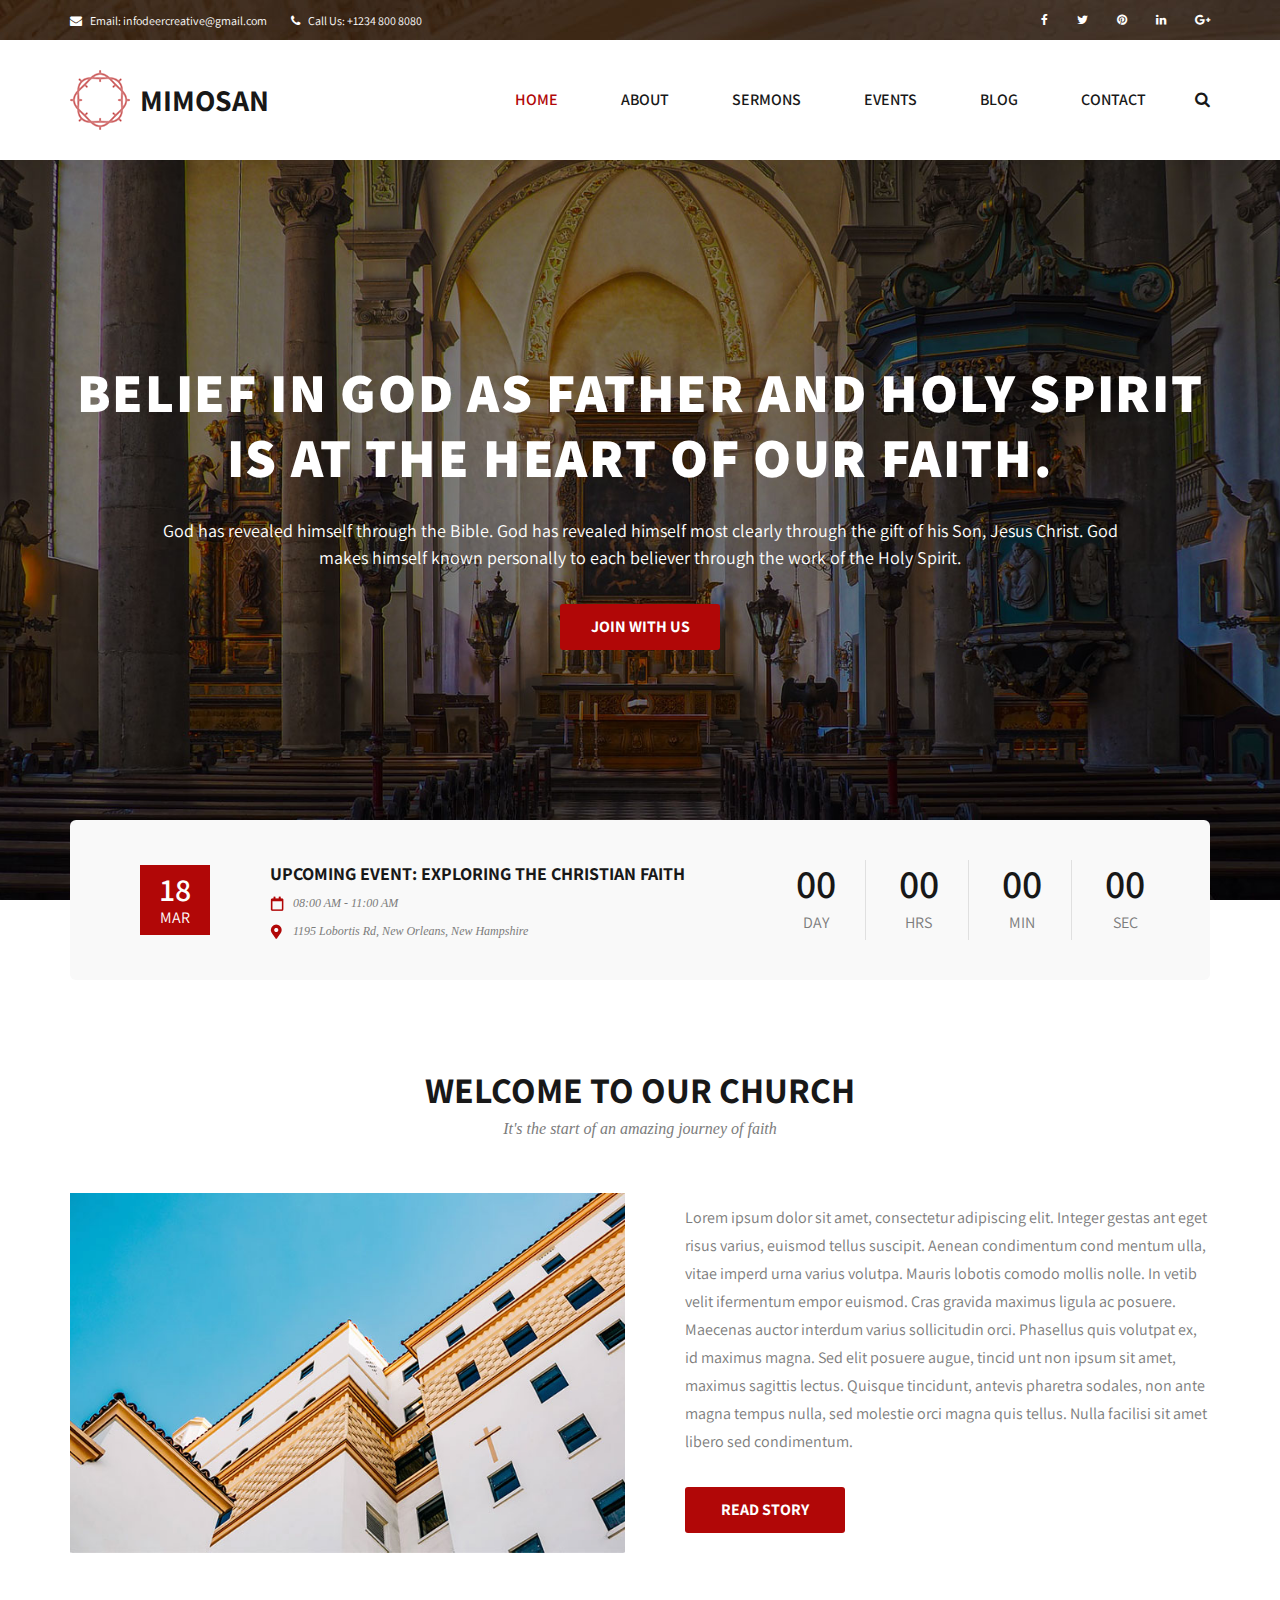
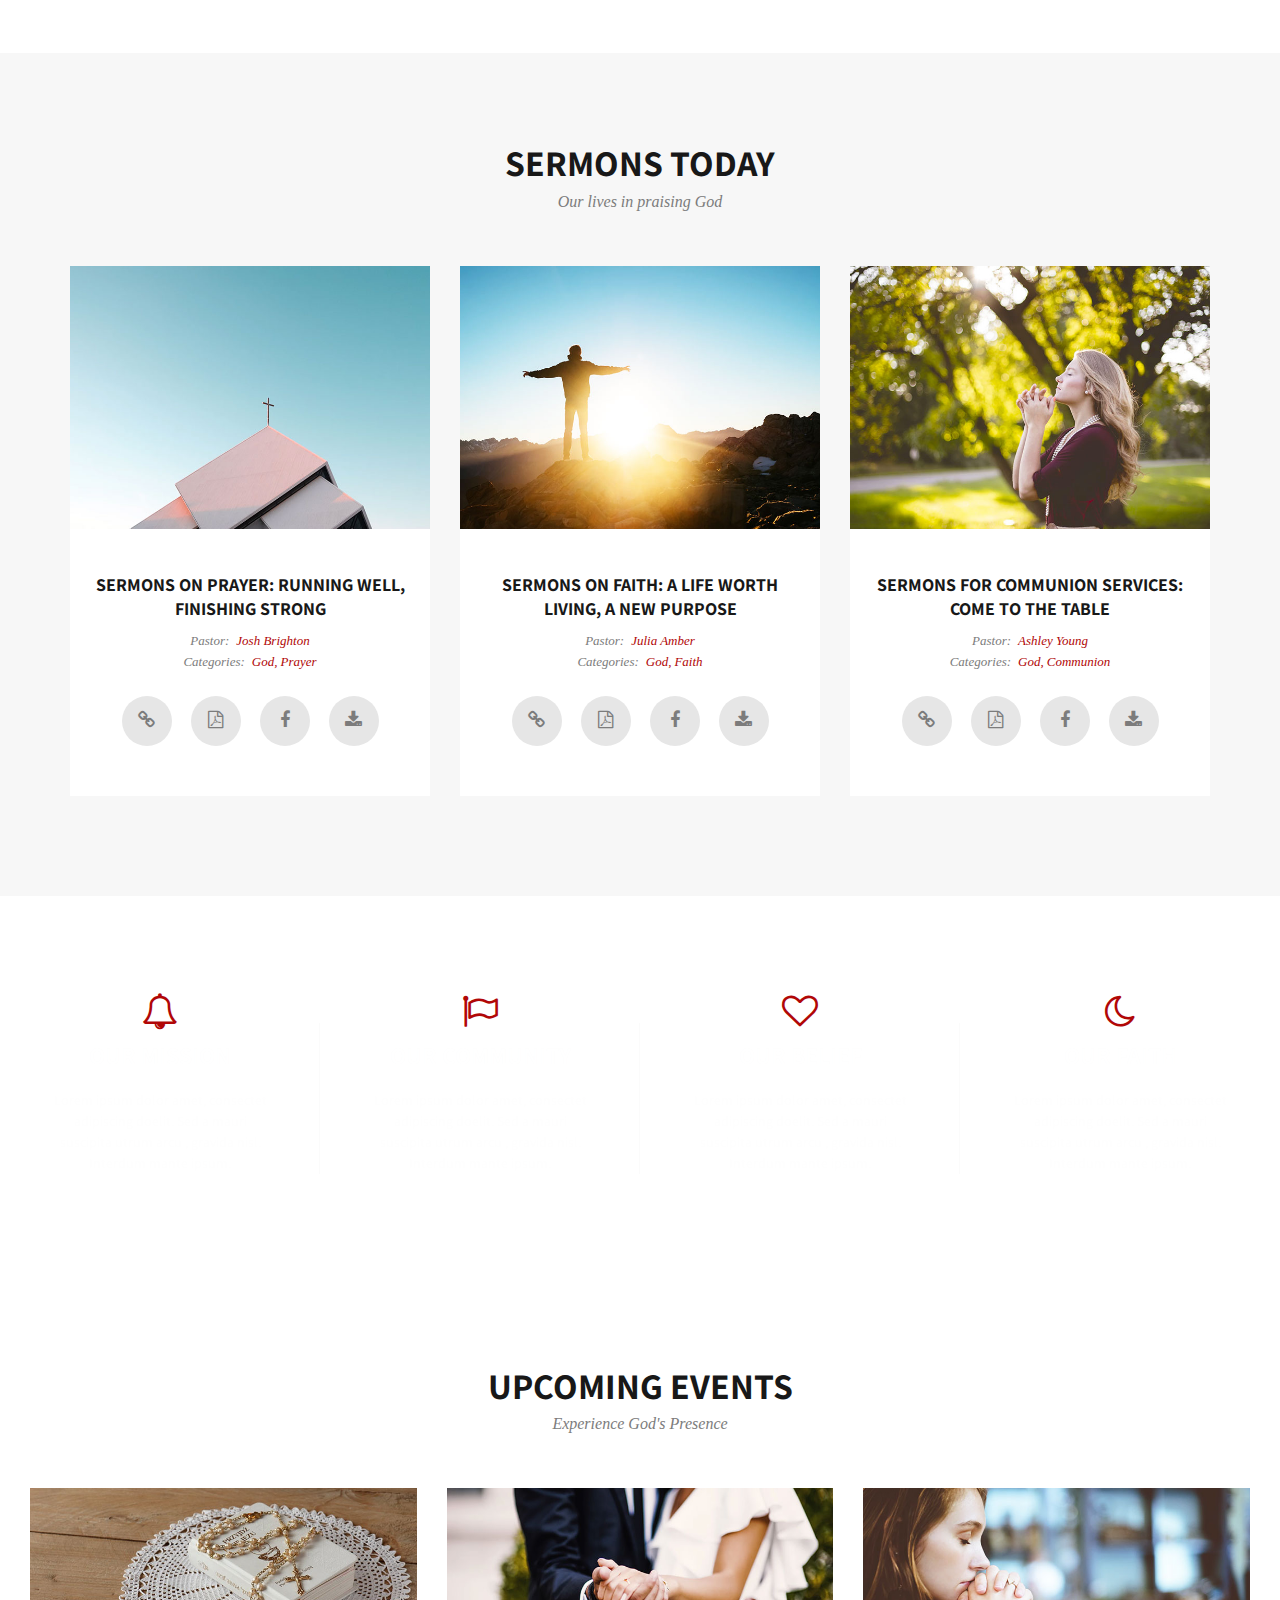
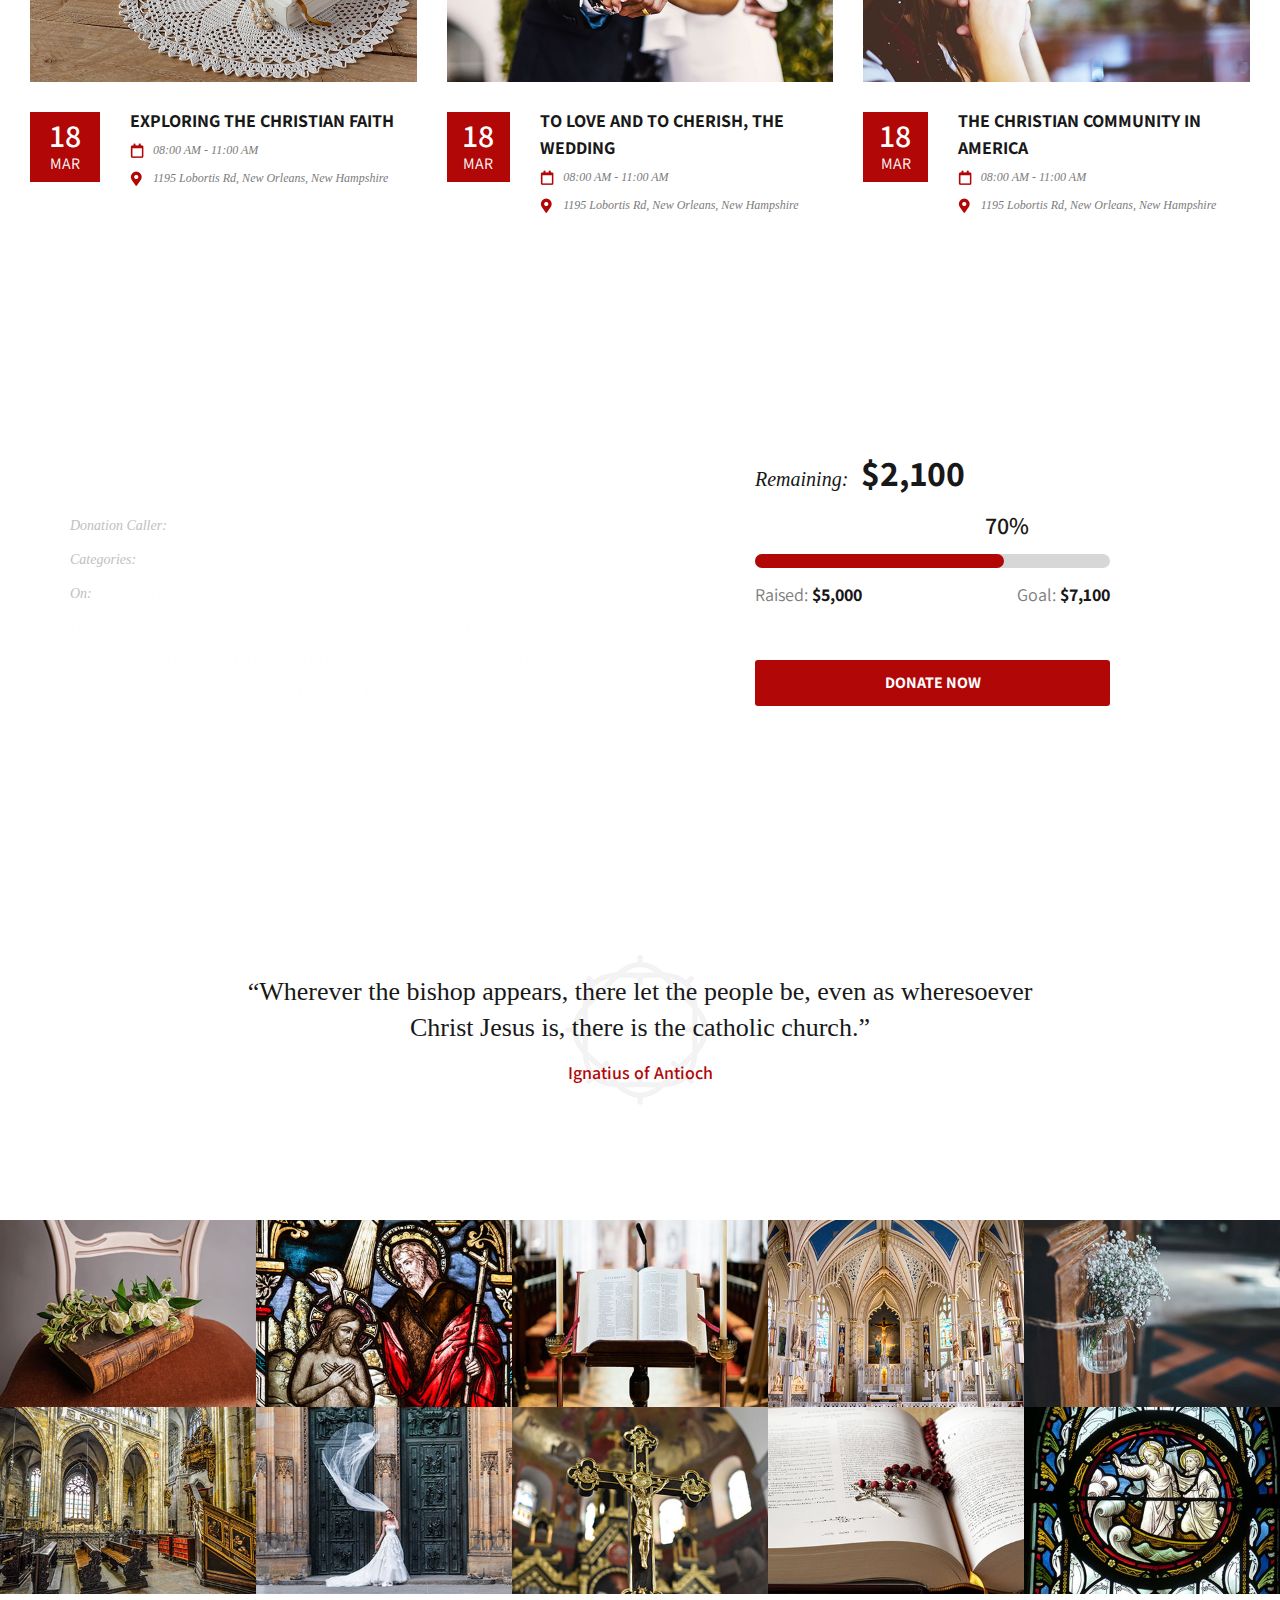
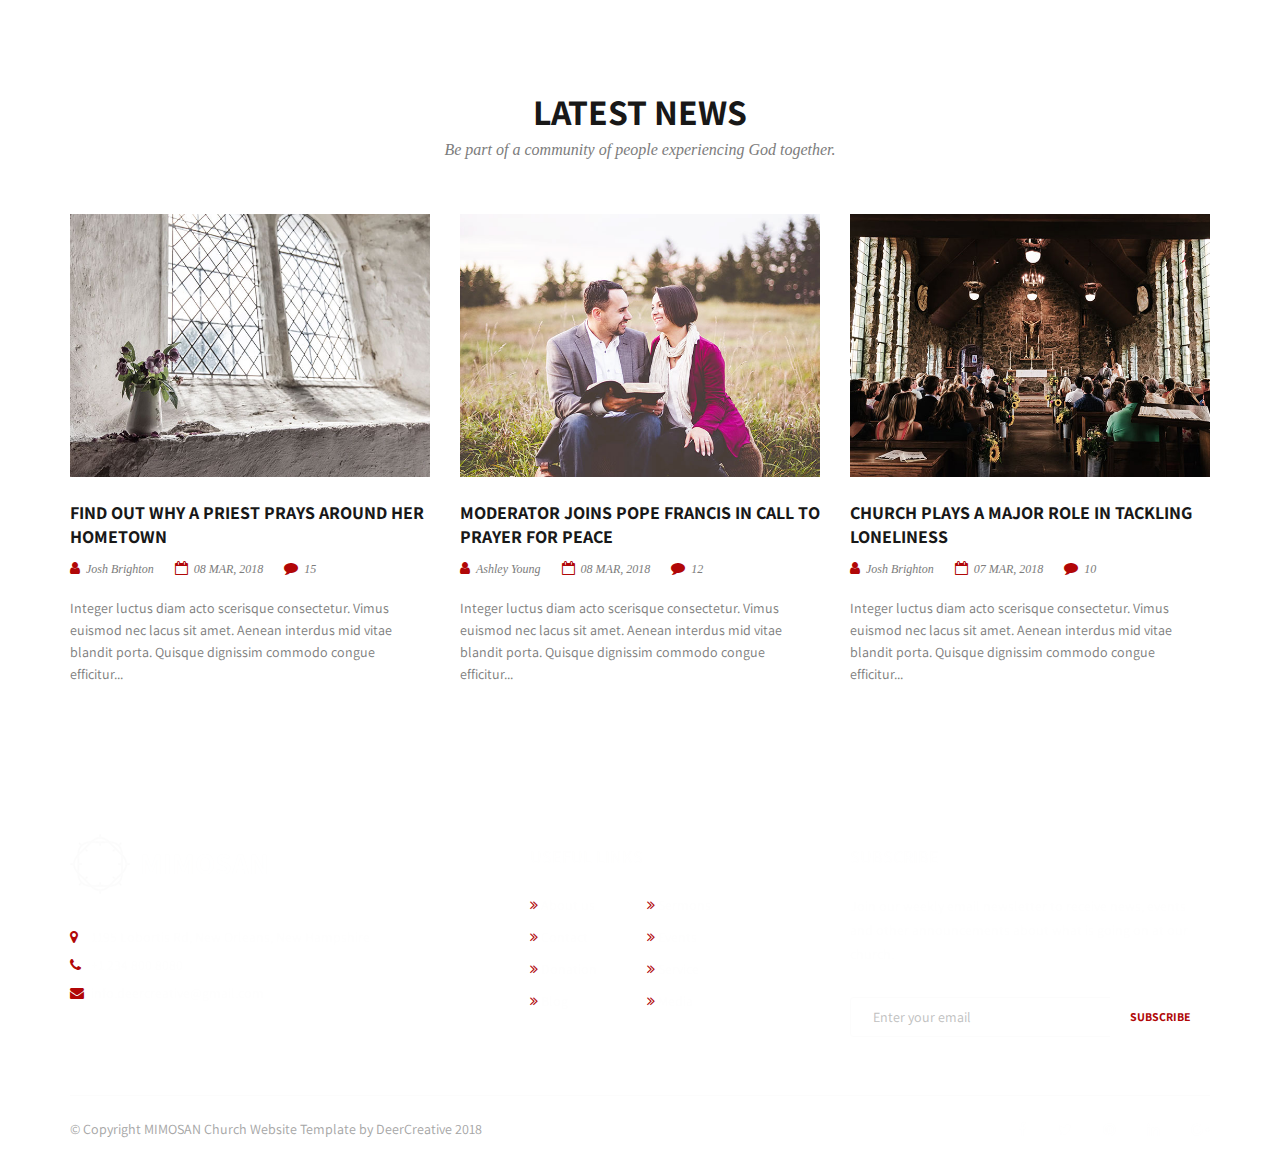
==== commit a0f01bd7: "Add files via upload" ====
--- a/index.html
+++ b/index.html
@@ -72,11 +72,11 @@
 							<nav class="main_nav_contaner ml-auto">
 								<ul class="main_nav">
 									<li class="active"><a href="#">home</a></li>
-									<li><a href="#">about</a></li>
-									<li><a href="#">sermons</a></li>
-									<li><a href="#">events</a></li>
-									<li><a href="#">blog</a></li>
-									<li><a href="#">contact</a></li>
+									<li><a href="about.html">about</a></li>
+									<li><a href="sermons.html">sermons</a></li>
+									<li><a href="events.html">events</a></li>
+									<li><a href="blog.html">blog</a></li>
+									<li><a href="contact.html">contact</a></li>
 								</ul>
 								<div class="search_button"><i class="fa fa-search" aria-hidden="true"></i></div>
 							</nav>
--- a/plugins/colorbox/colorbox.css
+++ b/plugins/colorbox/colorbox.css
@@ -0,0 +1,75 @@
+/*
+    Colorbox Core Style:
+    The following CSS is consistent between example themes and should not be altered.
+*/
+#colorbox, #cboxOverlay, #cboxWrapper{position:absolute; top:0; left:0; z-index:9999; overflow:hidden; -webkit-transform: translate3d(0,0,0);}
+#cboxWrapper {max-width:none;}
+#cboxOverlay{position:fixed; width:100%; height:100%;}
+#cboxMiddleLeft, #cboxBottomLeft{clear:left;}
+#cboxContent{position:relative;}
+#cboxLoadedContent{overflow:auto; -webkit-overflow-scrolling: touch;}
+#cboxTitle{margin:0;}
+#cboxLoadingOverlay, #cboxLoadingGraphic{position:absolute; top:0; left:0; width:100%; height:100%;}
+#cboxPrevious, #cboxNext, #cboxClose, #cboxSlideshow{cursor:pointer;}
+.cboxPhoto{float:left; margin:auto; border:0; display:block; max-width:none; -ms-interpolation-mode:bicubic;}
+.cboxIframe{width:100%; height:100%; display:block; border:0; padding:0; margin:0;}
+#colorbox, #cboxContent, #cboxLoadedContent{box-sizing:content-box; -moz-box-sizing:content-box; -webkit-box-sizing:content-box;}
+
+/* 
+    User Style:
+    Change the following styles to modify the appearance of Colorbox.  They are
+    ordered & tabbed in a way that represents the nesting of the generated HTML.
+*/
+#cboxOverlay
+{
+    /*background:url(images/overlay.png) repeat 0 0;*/
+    background: rgba(0,0,0,0.95);
+    opacity: 0.9; filter: alpha(opacity = 90);
+}
+#colorbox{outline:0;}
+    #cboxTopLeft{width:21px; height:21px; background:url(images/controls.png) no-repeat -101px 0;}
+    #cboxTopRight{width:21px; height:21px; background:url(images/controls.png) no-repeat -130px 0;}
+    #cboxBottomLeft{width:21px; height:21px; background:url(images/controls.png) no-repeat -101px -29px;}
+    #cboxBottomRight{width:21px; height:21px; background:url(images/controls.png) no-repeat -130px -29px;}
+    #cboxMiddleLeft{width:21px; background:url(images/controls.png) left top repeat-y;}
+    #cboxMiddleRight{width:21px; background:url(images/controls.png) right top repeat-y;}
+    #cboxTopCenter{height:21px; background:url(images/border.png) 0 0 repeat-x;}
+    #cboxBottomCenter{height:21px; background:url(images/border.png) 0 -29px repeat-x;}
+    #cboxContent{background:#fff; overflow:hidden;}
+        .cboxIframe{background:#fff;}
+        #cboxError{padding:50px; border:1px solid #ccc;}
+        #cboxLoadedContent{margin-bottom:28px;}
+        #cboxTitle{position:absolute; bottom:4px; left:0; text-align:center; width:100%; color:#949494;}
+        #cboxCurrent{position:absolute; bottom:4px; left:58px; color:#949494;}
+        #cboxLoadingOverlay{background:url(images/loading_background.png) no-repeat center center;}
+        #cboxLoadingGraphic{background:url(images/loading.gif) no-repeat center center;}
+
+        /* these elements are buttons, and may need to have additional styles reset to avoid unwanted base styles */
+        #cboxPrevious, #cboxNext, #cboxSlideshow, #cboxClose {border:0; padding:0; margin:0; overflow:visible; width:auto; background:none; }
+        
+        /* avoid outlines on :active (mouseclick), but preserve outlines on :focus (tabbed navigating) */
+        #cboxPrevious:active, #cboxNext:active, #cboxSlideshow:active, #cboxClose:active {outline:0;}
+
+        #cboxSlideshow{position:absolute; bottom:4px; right:30px; color:#0092ef;}
+        #cboxPrevious{position:absolute; bottom:0; left:0; background:url(images/controls.png) no-repeat -75px 0; width:25px; height:25px; text-indent:-9999px;}
+        #cboxPrevious:hover{background-position:-75px -25px;}
+        #cboxNext{position:absolute; bottom:0; left:27px; background:url(images/controls.png) no-repeat -50px 0; width:25px; height:25px; text-indent:-9999px;}
+        #cboxNext:hover{background-position:-50px -25px;}
+        #cboxClose{position:absolute; bottom:0; right:0; background:url(images/controls.png) no-repeat -25px 0; width:25px; height:25px; text-indent:-9999px;}
+        #cboxClose:hover{background-position:-25px -25px;}
+
+/*
+  The following fixes a problem where IE7 and IE8 replace a PNG's alpha transparency with a black fill
+  when an alpha filter (opacity change) is set on the element or ancestor element.  This style is not applied to or needed in IE9.
+  See: http://jacklmoore.com/notes/ie-transparency-problems/
+*/
+.cboxIE #cboxTopLeft,
+.cboxIE #cboxTopCenter,
+.cboxIE #cboxTopRight,
+.cboxIE #cboxBottomLeft,
+.cboxIE #cboxBottomCenter,
+.cboxIE #cboxBottomRight,
+.cboxIE #cboxMiddleLeft,
+.cboxIE #cboxMiddleRight {
+    filter: progid:DXImageTransform.Microsoft.gradient(startColorstr=#00FFFFFF,endColorstr=#00FFFFFF);
+}